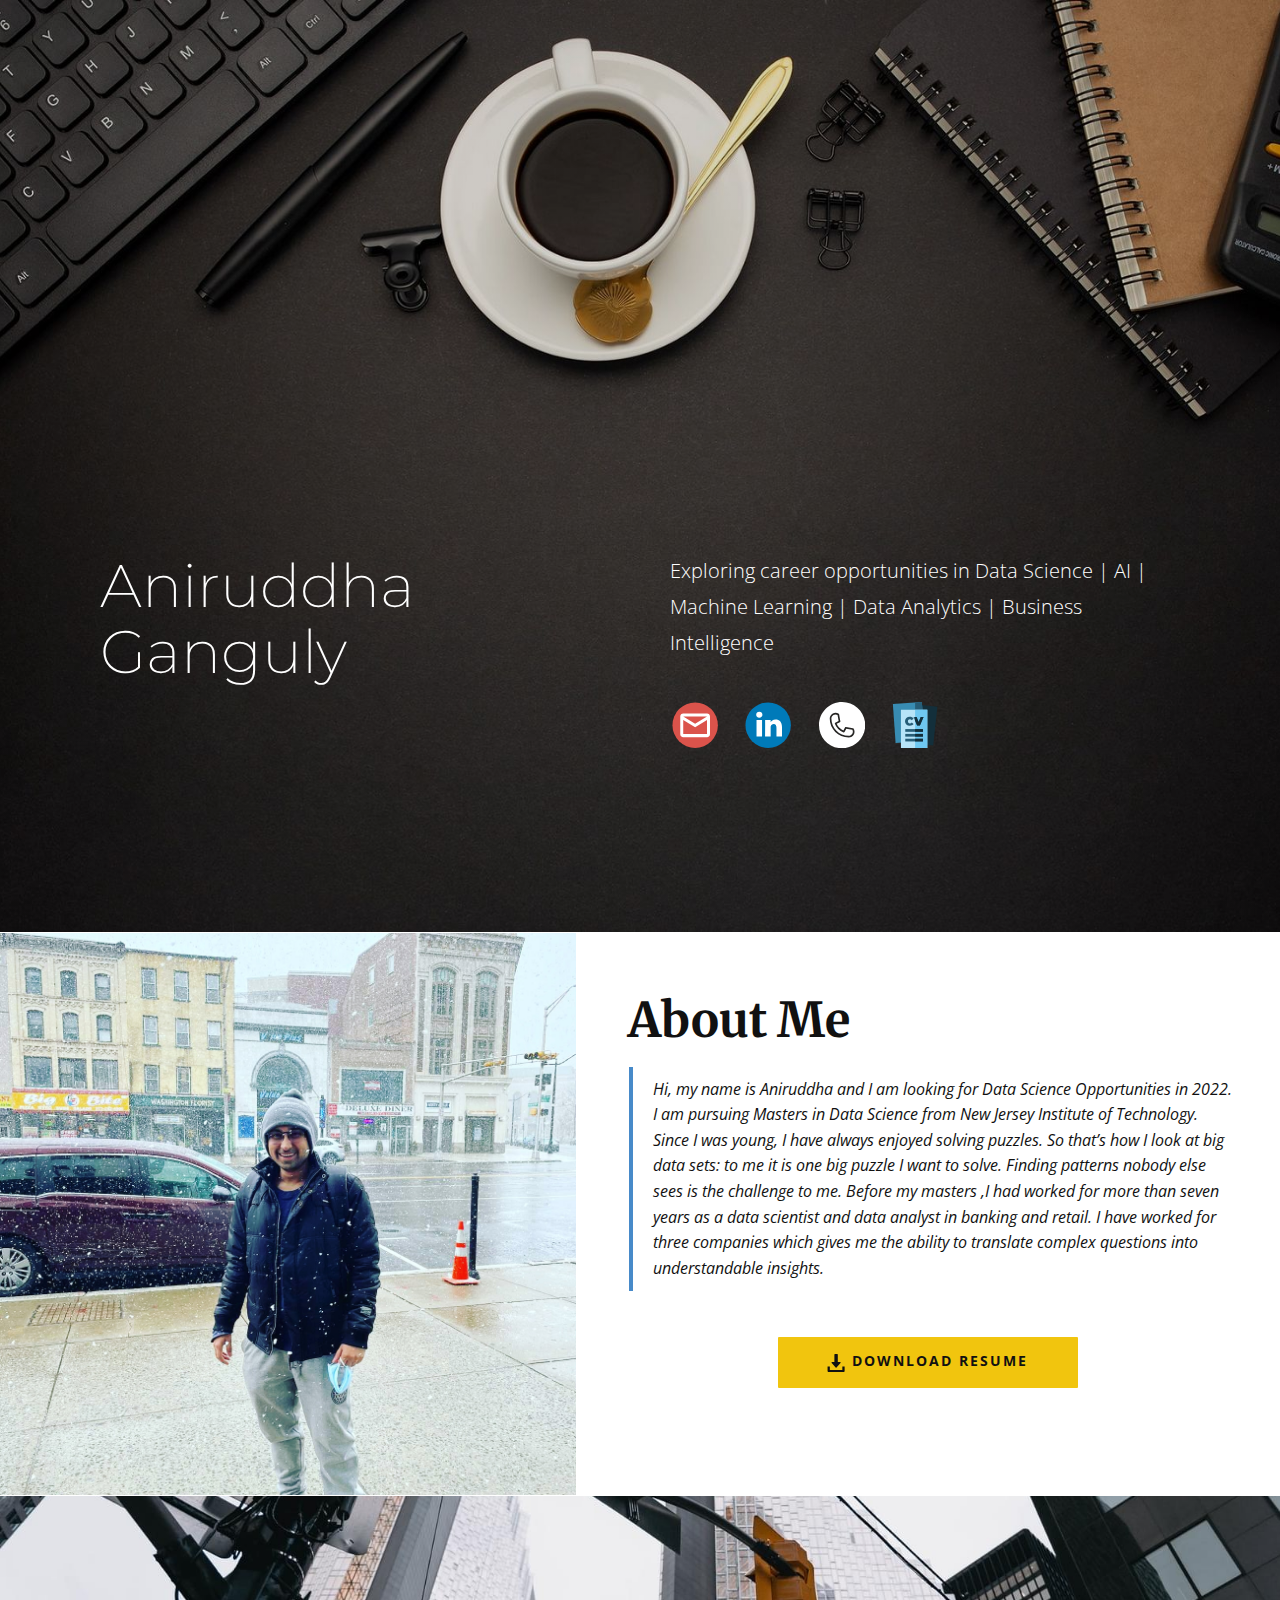
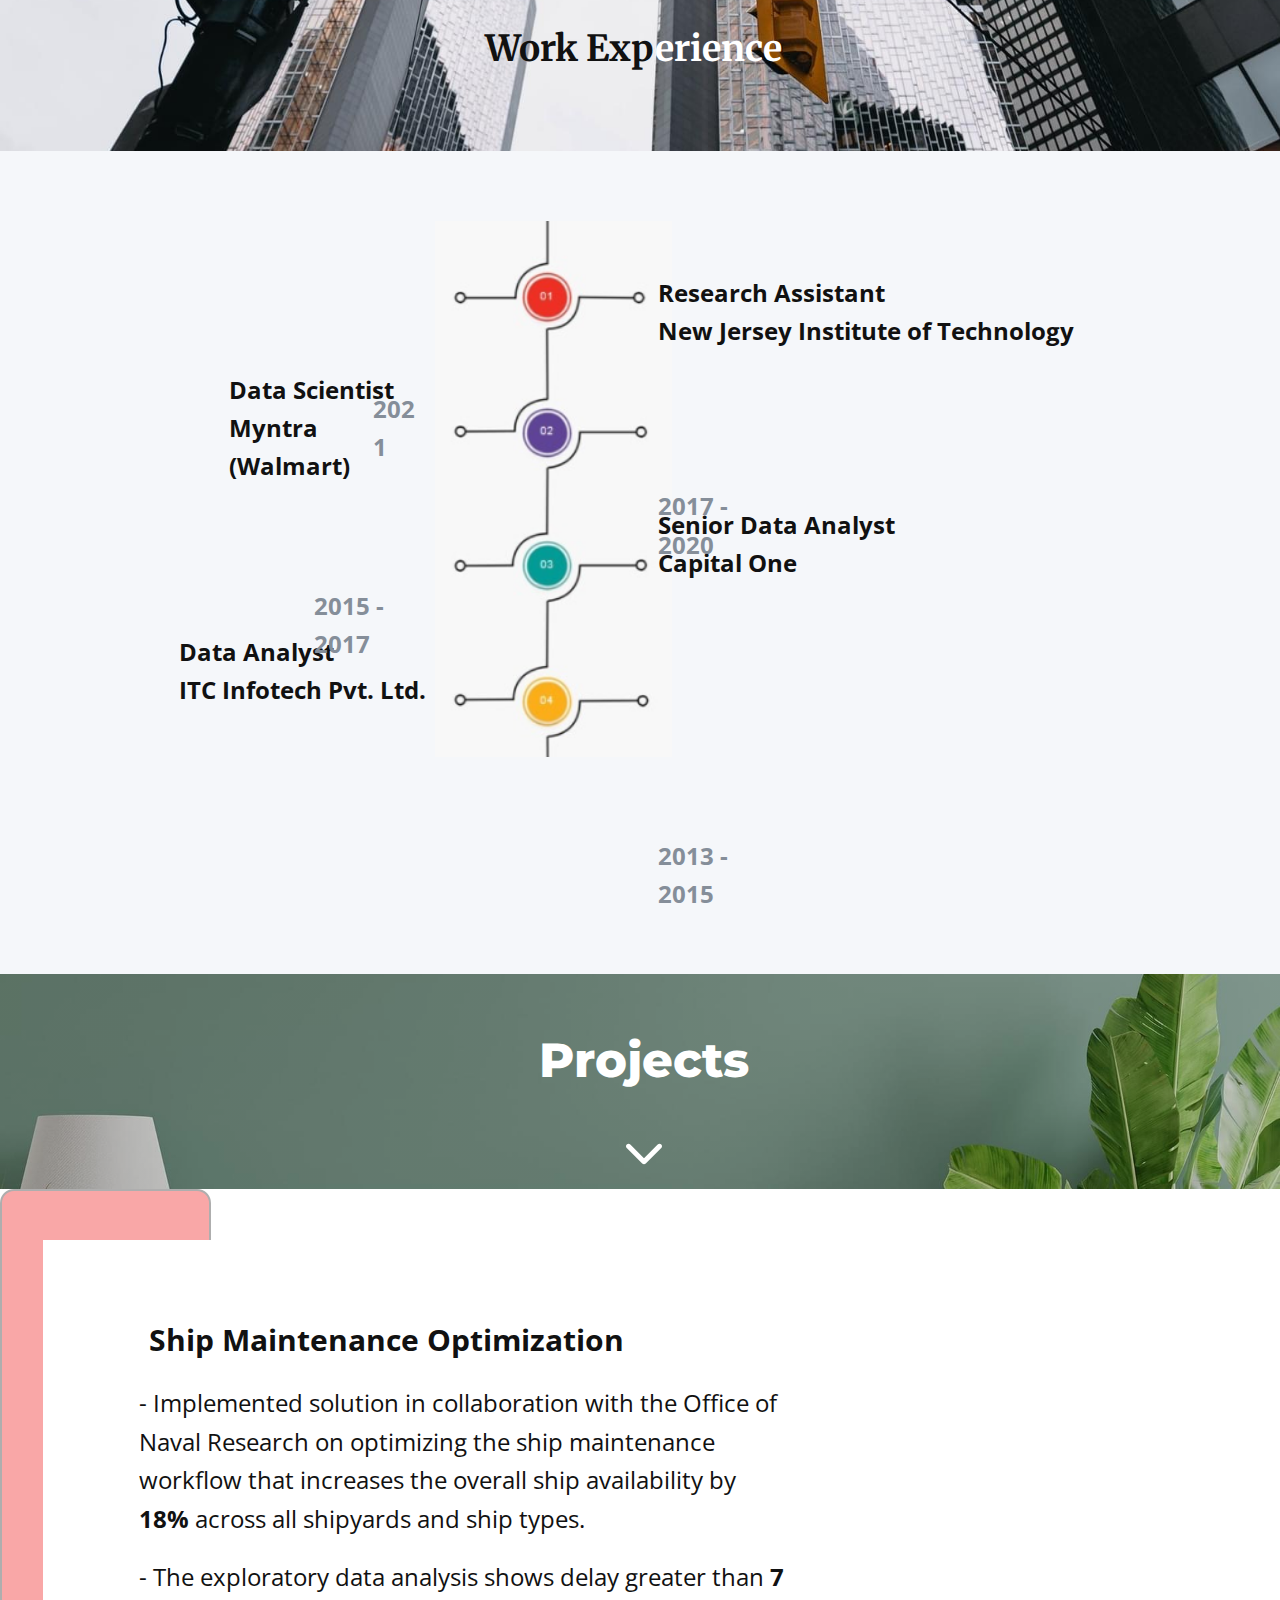
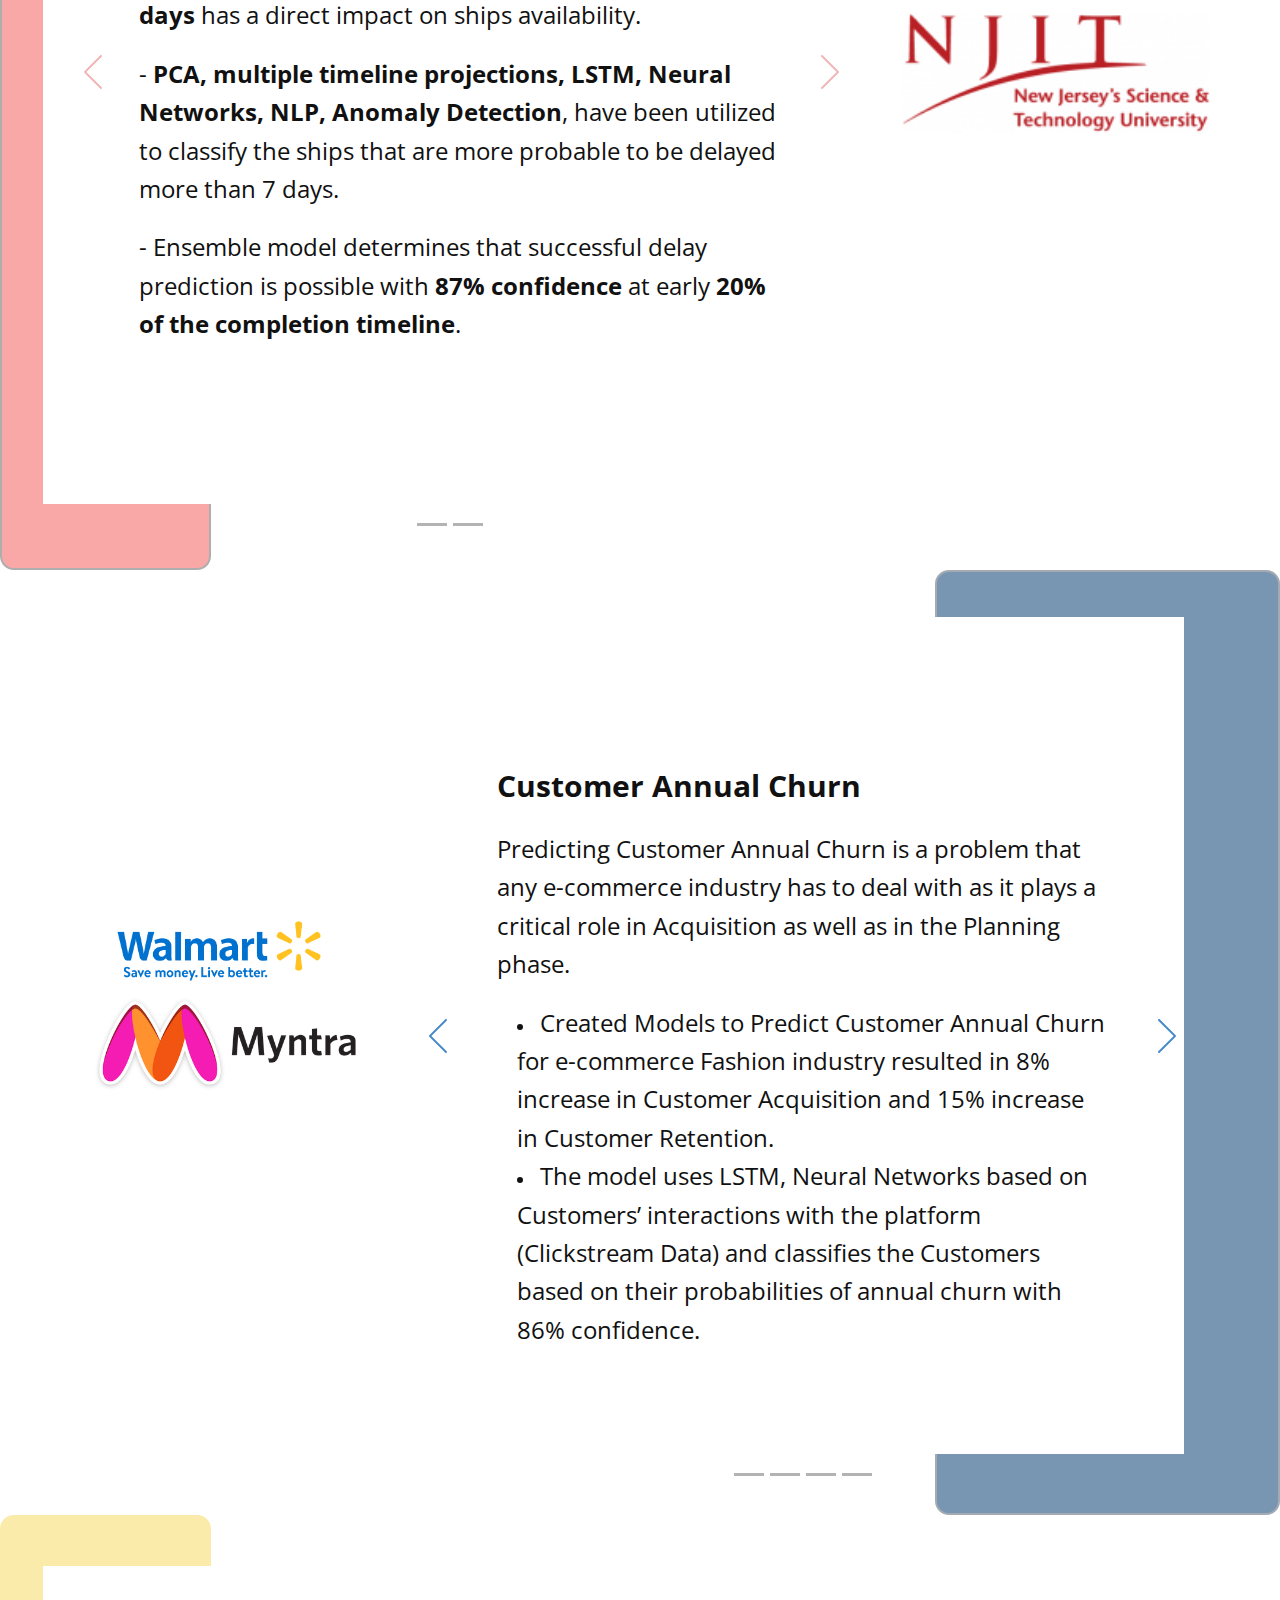
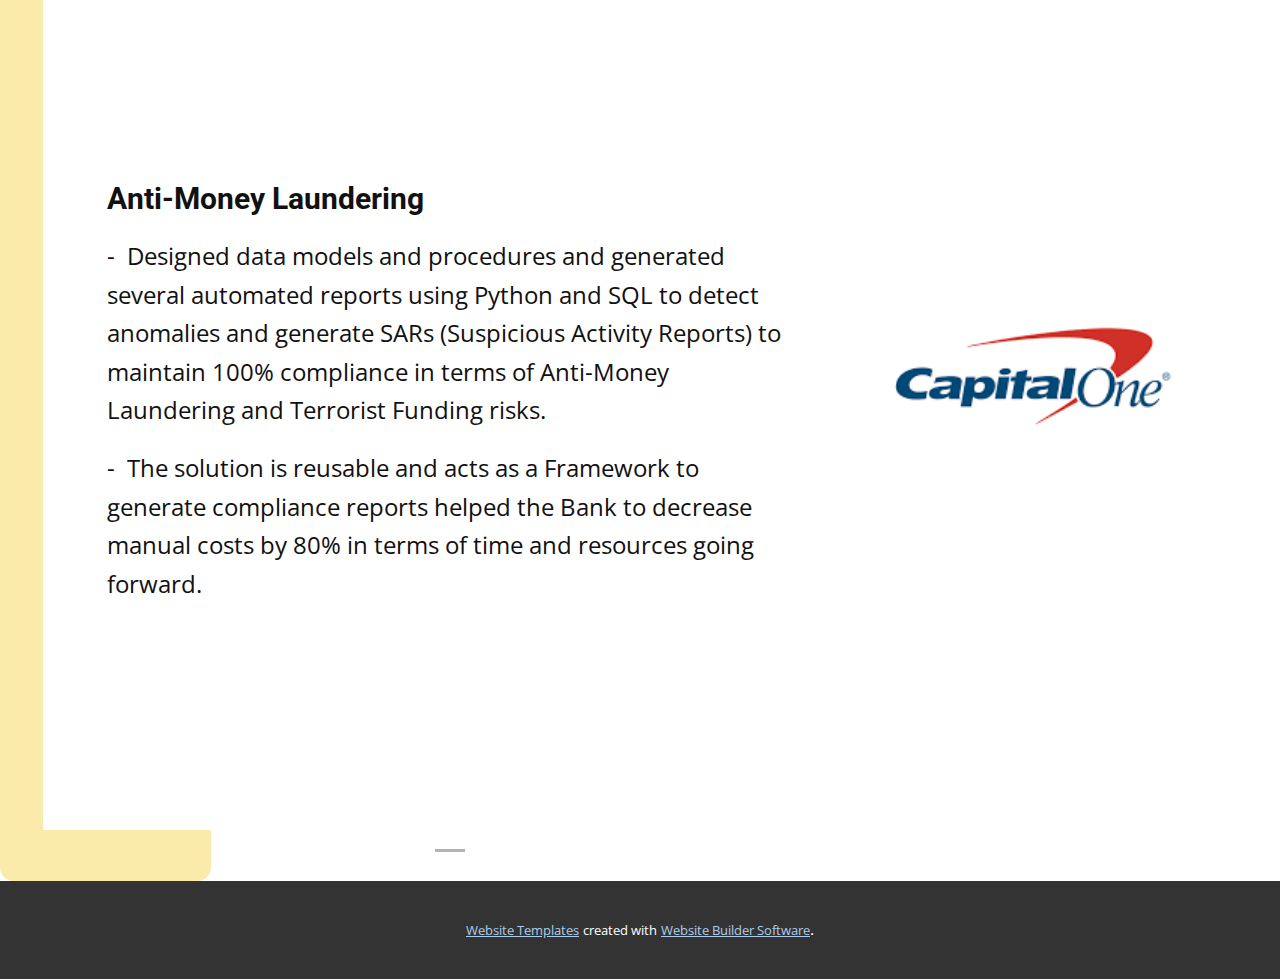
==== Aniruddha-Ganguly.html @ df632444 "Add files via upload" ====
<!DOCTYPE html>
<html style="font-size: 16px;">
  <head>
    <meta name="viewport" content="width=device-width, initial-scale=1.0">
    <meta charset="utf-8">
    <meta name="keywords" content="AniruddhaGanguly, Projects, Ship Maintenance Optimization, Automatic shipment allocations-&nbsp; Coached and managed a team of Interns to solve NP-Hard Optimization Problem to Automatic shipment allocations using Linear Programming.&nbsp; &nbsp; &nbsp; &nbsp; &nbsp; &nbsp; &nbsp; &nbsp; &nbsp; &nbsp; &nbsp; &nbsp; &nbsp; &nbsp; &nbsp; &nbsp;&nbsp;- &nbsp;The project developed by the team decreases the delivery failure rate caused by misplacement and performance by 11%., Automatic shipment allocations, Anti-Money Laundering">
    <meta name="description" content="">
    <meta name="page_type" content="np-template-header-footer-from-plugin">
    <title>Aniruddha Ganguly</title>
    <link rel="stylesheet" href="nicepage.css" media="screen">
<link rel="stylesheet" href="Aniruddha-Ganguly.css" media="screen">
    <script class="u-script" type="text/javascript" src="jquery.js" defer=""></script>
    <script class="u-script" type="text/javascript" src="nicepage.js" defer=""></script>
    <meta name="generator" content="Nicepage 3.29.1, nicepage.com">
    <link id="u-theme-google-font" rel="stylesheet" href="https://fonts.googleapis.com/css?family=Roboto:100,100i,300,300i,400,400i,500,500i,700,700i,900,900i|Open+Sans:300,300i,400,400i,600,600i,700,700i,800,800i">
    <link id="u-page-google-font" rel="stylesheet" href="https://fonts.googleapis.com/css?family=Montserrat:100,100i,200,200i,300,300i,400,400i,500,500i,600,600i,700,700i,800,800i,900,900i|Merriweather:300,300i,400,400i,700,700i,900,900i">
    
    
    
    
    
    
    
    
    
    <script type="application/ld+json">{
		"@context": "http://schema.org",
		"@type": "Organization",
		"name": ""
}</script>
    <meta name="theme-color" content="#478ac9">
    <meta property="og:title" content="Aniruddha Ganguly">
    <meta property="og:type" content="website">
  </head>
  <body class="u-body">
    <section class="u-align-left u-clearfix u-image u-shading u-section-1" id="carousel_324c" data-image-width="1980" data-image-height="1320">
      <div class="u-clearfix u-sheet u-sheet-1">
        <div class="u-clearfix u-expanded-width u-layout-wrap u-layout-wrap-1">
          <div class="u-layout">
            <div class="u-layout-row">
              <div class="u-container-style u-layout-cell u-left-cell u-size-30 u-layout-cell-1">
                <div class="u-container-layout u-container-layout-1">
                  <h1 class="u-custom-font u-font-montserrat u-text u-text-body-alt-color u-text-1">Aniruddha<br>Ganguly
                  </h1>
                </div>
              </div>
              <div class="u-container-style u-layout-cell u-right-cell u-size-30 u-layout-cell-2">
                <div class="u-container-layout u-valign-top u-container-layout-2">
                  <p class="u-text u-text-body-alt-color u-text-2">Exploring career opportunities in Data Science | AI | Machine Learning | Data Analytics | Business Intelligence</p>
                  <div class="u-social-icons u-spacing-27 u-social-icons-1">
                    <a class="u-social-url" target="_blank" title="Email" href="mailto:emailtoaniruddhaganguly@gmail.com"><span class="u-icon u-social-email u-social-icon u-icon-1"><svg class="u-svg-link" preserveAspectRatio="xMidYMin slice" viewBox="0 0 112 112" style=""><use xmlns:xlink="http://www.w3.org/1999/xlink" xlink:href="#svg-55a6"></use></svg><svg class="u-svg-content" viewBox="0 0 112 112" x="0" y="0" id="svg-55a6"><circle fill="currentColor" cx="56.1" cy="56.1" r="55"></circle><path id="path3864" fill="#FFFFFF" d="M27.2,28h57.6c4,0,7.2,3.2,7.2,7.2l0,0v42.7c0,3.9-3.2,7.2-7.2,7.2l0,0H27.2
	c-4,0-7.2-3.2-7.2-7.2V35.2C20,31.1,23.2,28,27.2,28 M56,52.9l28.8-17.8H27.2L56,52.9 M27.2,77.7h57.6V43.5L56,61.3L27.2,43.5V77.7z
	"></path></svg></span>
                    </a>
                    <a class="u-social-url" target="_blank" title="LinkedIn" href="https://www.linkedin.com/in/aniruddha-ganguly-59091483/"><span class="u-icon u-social-icon u-social-linkedin u-icon-2"><svg class="u-svg-link" preserveAspectRatio="xMidYMin slice" viewBox="0 0 112 112" style=""><use xmlns:xlink="http://www.w3.org/1999/xlink" xlink:href="#svg-b753"></use></svg><svg class="u-svg-content" viewBox="0 0 112 112" x="0" y="0" id="svg-b753"><circle fill="currentColor" cx="56.1" cy="56.1" r="55"></circle><path fill="#FFFFFF" d="M41.3,83.7H27.9V43.4h13.4V83.7z M34.6,37.9L34.6,37.9c-4.6,0-7.5-3.1-7.5-7c0-4,3-7,7.6-7s7.4,3,7.5,7
            C42.2,34.8,39.2,37.9,34.6,37.9z M89.6,83.7H76.2V62.2c0-5.4-1.9-9.1-6.8-9.1c-3.7,0-5.9,2.5-6.9,4.9c-0.4,0.9-0.4,2.1-0.4,3.3v22.5
            H48.7c0,0,0.2-36.5,0-40.3h13.4v5.7c1.8-2.7,5-6.7,12.1-6.7c8.8,0,15.4,5.8,15.4,18.1V83.7z"></path></svg></span>
                    </a>
                    <a class="u-social-url" target="_blank" title="Custom" href="tel:8623399717"><span class="u-icon u-social-custom u-social-icon u-icon-3"><svg class="u-svg-link" preserveAspectRatio="xMidYMin slice" viewBox="0 0 448 448" style=""><use xmlns:xlink="http://www.w3.org/1999/xlink" xlink:href="#svg-283b"></use></svg><svg class="u-svg-content" viewBox="0 0 448 448" id="svg-283b"><path d="m264.265625 258.054688-17.128906 32.800781c-1.875 3.59375-6.136719 5.21875-9.929688 3.785156-38.675781-14.640625-69.203125-45.175781-83.832031-83.855469-1.433594-3.792968.191406-8.054687 3.785156-9.929687l32.800782-17.121094-10.34375-58.605469c-12.386719-6.972656-27.542969-6.84375-39.8125.332032-12.269532 7.175781-19.808594 20.324218-19.804688 34.539062.105469 92.738281 75.261719 167.894531 168 168 14.207031 0 27.351562-7.535156 34.527344-19.800781 7.175781-12.261719 7.308594-27.414063.34375-39.800781zm0 0"></path><path d="m224 0c-123.710938 0-224 100.289062-224 224s100.289062 224 224 224 224-100.289062 224-224c-.140625-123.652344-100.347656-223.859375-224-224zm64 344c-101.574219-.113281-183.886719-82.425781-184-184 .003906-20.710938 11.4375-39.730469 29.726562-49.449219 18.292969-9.714843 40.453126-8.542969 57.617188 3.050781 1.796875 1.210938 3.023438 3.101563 3.398438 5.238282l12 67.894531c.605468 3.4375-1.082032 6.867187-4.175782 8.480469l-31.519531 16.464844c12.890625 29.140624 36.171875 52.433593 65.304687 65.335937l16.449219-31.558594c1.613281-3.09375 5.042969-4.78125 8.480469-4.175781l67.902344 12c2.132812.375 4.019531 1.597656 5.230468 3.390625 11.585938 17.164063 12.753907 39.324219 3.035157 57.609375-9.722657 18.289062-28.738281 29.71875-49.449219 29.71875zm0 0"></path></svg></span>
                    </a>
                    <a class="u-social-url" target="_blank" title="Custom" href="files/Resume_Aniruddha_Ganguly.pdf"><span class="u-icon u-social-custom u-social-icon u-icon-4"><svg class="u-svg-link" preserveAspectRatio="xMidYMin slice" viewBox="0 0 512.003 512.003" style=""><use xmlns:xlink="http://www.w3.org/1999/xlink" xlink:href="#svg-5f34"></use></svg><svg class="u-svg-content" viewBox="0 0 512.003 512.003" x="0px" y="0px" id="svg-5f34" style="enable-background:new 0 0 512.003 512.003;"><rect x="103.126" y="89.013" transform="matrix(-0.1071 0.9942 -0.9942 -0.1071 602.0192 -40.5702)" style="fill:#132F3B;" width="432.202" height="322.06"></rect><rect x="24.281" y="10.773" transform="matrix(-0.9975 0.0701 -0.0701 -0.9975 386.0391 440.1602)" style="fill:#388CB2;" width="322.03" height="432.162"></rect><polygon style="fill:#265D77;" points="255.732,438.527 361.1,431.118 330.783,0 255.732,5.278 "></polygon><path style="fill:#B7E4F8;" d="M98.869,512h292.025V85.037H98.869V512z"></path><rect x="255.732" y="85.037" style="fill:#6FC8F1;" width="135.164" height="426.966"></rect><g><rect x="146.987" y="299.878" style="fill:#265D77;" width="195.796" height="30.021"></rect><rect x="146.987" y="353.275" style="fill:#265D77;" width="195.796" height="30.021"></rect><rect x="146.987" y="406.672" style="fill:#265D77;" width="195.796" height="30.021"></rect>
</g><g><rect x="255.732" y="299.878" style="fill:#132F3B;" width="87.047" height="30.021"></rect><rect x="255.732" y="406.672" style="fill:#132F3B;" width="87.047" height="30.021"></rect><rect x="255.732" y="353.275" style="fill:#132F3B;" width="87.047" height="30.021"></rect>
</g><g><path style="fill:#265D77;" d="M143.957,213.427c0-29.044,22.289-49.442,52.684-49.442c18.508,0,33.097,6.755,42.418,18.912   l-20.128,17.966c-5.539-7.025-12.157-11.078-20.668-11.078c-13.238,0-22.154,9.186-22.154,23.64s8.916,23.64,22.154,23.64   c8.511,0,15.13-4.053,20.668-11.078l20.128,17.966c-9.321,12.157-23.911,18.912-42.418,18.912   C166.246,262.869,143.957,242.471,143.957,213.427z"></path><path style="fill:#265D77;" d="M349.293,166.146l-39.986,94.562h-31.341l-39.987-94.562h34.312l22.56,55.251l23.101-55.251H349.293   z"></path>
</g><polygon style="fill:#132F3B;" points="317.953,166.146 294.853,221.398 272.293,166.146 255.732,166.146 255.732,208.127   277.967,260.708 309.308,260.708 349.293,166.146 "></polygon></svg></span>
                    </a>
                  </div>
                </div>
              </div>
            </div>
          </div>
        </div>
      </div>
    </section>
    <section class="u-clearfix u-valign-middle u-section-2" id="carousel_8d1f">
      <div class="u-clearfix u-expanded-width u-layout-wrap u-layout-wrap-1">
        <div class="u-layout">
          <div class="u-layout-row">
            <div class="u-align-left u-container-style u-image u-layout-cell u-shape-rectangle u-size-27 u-image-1" data-image-width="1170" data-image-height="1170">
              <div class="u-container-layout u-container-layout-1"></div>
            </div>
            <div class="u-container-style u-layout-cell u-shape-rectangle u-size-33 u-layout-cell-2">
              <div class="u-container-layout u-container-layout-2">
                <h3 class="u-custom-font u-font-merriweather u-text u-text-1">About Me</h3>
                <blockquote class="u-text u-text-2">Hi, my name is Aniruddha and I am looking for Data Science Opportunities in 2022. I am pursuing Masters in Data Science from New Jersey Institute of Technology. Since I was young, I have always enjoyed solving puzzles. So that’s how I look at big data sets: to me it is one big puzzle I want to solve. Finding patterns nobody else sees is the challenge to me. Before my masters ,I had worked for&nbsp;more than seven years&nbsp;as a data scientist and data analyst in banking and retail. I have worked for three companies which gives me the ability to translate complex questions into understandable insights.</blockquote>
                <a href="files/Resume_Aniruddha_Ganguly.pdf" class="u-btn u-btn-round u-button-style u-file-link u-hover-palette-2-base u-palette-3-base u-radius-1 u-btn-1"><span class="u-icon u-icon-1"><svg class="u-svg-content" viewBox="0 0 512 512" x="0px" y="0px" style="width: 1em; height: 1em;"><path d="M382.56,233.376C379.968,227.648,374.272,224,368,224h-64V16c0-8.832-7.168-16-16-16h-64c-8.832,0-16,7.168-16,16v208h-64    c-6.272,0-11.968,3.68-14.56,9.376c-2.624,5.728-1.6,12.416,2.528,17.152l112,128c3.04,3.488,7.424,5.472,12.032,5.472    c4.608,0,8.992-2.016,12.032-5.472l112-128C384.192,245.824,385.152,239.104,382.56,233.376z"></path><path d="M432,352v96H80v-96H16v128c0,17.696,14.336,32,32,32h416c17.696,0,32-14.304,32-32V352H432z"></path></svg><img></span>&nbsp;Download Resume
                </a>
              </div>
            </div>
          </div>
        </div>
      </div>
    </section>
    <section class="u-clearfix u-grey-5 u-valign-middle-sm u-valign-middle-xs u-section-3" id="carousel_cc48">
      <img class="u-absolute-hcenter-xs u-expanded u-image u-image-default" src="images/pexels-photo-9714546.jpeg" alt="" data-image-width="1620" data-image-height="1080">
      <h3 class="u-custom-font u-font-merriweather u-text u-text-1">Work Exp<span class="u-text-body-alt-color">erience</span>
      </h3>
    </section>
    <section class="u-clearfix u-hidden-md u-hidden-sm u-hidden-xs u-palette-5-light-3 u-section-4" id="sec-570a">
      <div class="u-clearfix u-sheet u-sheet-1">
        <div class="u-container-style u-expanded-width-xs u-group u-group-1">
          <div class="u-container-layout u-container-layout-1">
            <img class="u-image u-image-default u-image-1" src="images/ScreenShot2021-11-01at12.39.19AM.png" alt="" data-image-width="188" data-image-height="527">
            <p class="u-large-text u-text u-text-variant u-text-1"><b>Data Analyst<br>ITC Infotech Pvt. Ltd.</b>
            </p>
            <p class="u-large-text u-text u-text-variant u-text-2"><b>Senior Data Analyst<br>Capit​al One</b>
            </p>
            <p class="u-large-text u-text u-text-variant u-text-3"><b>Data Scientist<br>Myntra (Walmart)</b>
            </p>
            <p class="u-large-text u-text u-text-variant u-text-4"><b>Research Assistant<br>New Jersey Institute of Technology</b>
            </p>
            <p class="u-large-text u-text u-text-palette-5-dark-1 u-text-variant u-text-5"><b>2015 - 2017</b>
            </p>
            <p class="u-large-text u-text u-text-palette-5-dark-1 u-text-variant u-text-6"><b>2017 - 2020</b>
            </p>
            <p class="u-large-text u-text u-text-palette-5-dark-1 u-text-variant u-text-7"><b>2021</b>
            </p>
            <p class="u-large-text u-text u-text-palette-5-dark-1 u-text-variant u-text-8"><b>2013 - 2015</b>
            </p>
          </div>
        </div>
      </div>
    </section>
    <section class="u-align-center u-clearfix u-image u-shading u-valign-middle-md u-valign-middle-sm u-valign-middle-xs u-section-5" id="carousel_3712" data-image-width="1920" data-image-height="1035">
      <div class="u-clearfix u-sheet u-sheet-1">
        <h1 class="u-custom-font u-font-montserrat u-text u-text-body-alt-color u-text-1">
          <span class="u-text-white">Projects</span>
          <br>
        </h1><span class="u-icon u-icon-circle u-text-white u-icon-1"><svg class="u-svg-link" preserveAspectRatio="xMidYMin slice" viewBox="0 0 451.847 451.847" style=""><use xmlns:xlink="http://www.w3.org/1999/xlink" xlink:href="#svg-6ce7"></use></svg><svg class="u-svg-content" viewBox="0 0 451.847 451.847" x="0px" y="0px" id="svg-6ce7" style="enable-background:new 0 0 451.847 451.847;"><g><path d="M225.923,354.706c-8.098,0-16.195-3.092-22.369-9.263L9.27,151.157c-12.359-12.359-12.359-32.397,0-44.751   c12.354-12.354,32.388-12.354,44.748,0l171.905,171.915l171.906-171.909c12.359-12.354,32.391-12.354,44.744,0   c12.365,12.354,12.365,32.392,0,44.751L248.292,345.449C242.115,351.621,234.018,354.706,225.923,354.706z"></path>
</g></svg></span>
      </div>
    </section>
    <section class="u-clearfix u-section-6" id="carousel_d6d5">
      <div class="u-align-left u-border-2 u-border-grey-90 u-custom-color-1 u-expanded-height-lg u-expanded-height-md u-expanded-height-xl u-left-0 u-opacity u-opacity-35 u-radius-14 u-shape u-shape-round u-shape-1"></div>
      <div id="carousel-8ef9" data-interval="5000" data-u-ride="carousel" class="u-carousel u-slider u-slider-1">
        <ol class="u-absolute-hcenter u-carousel-indicators u-carousel-indicators-1">
          <li data-u-target="#carousel-8ef9" class="u-active u-grey-30" data-u-slide-to="0"></li>
          <li data-u-target="#carousel-8ef9" class="u-grey-30" data-u-slide-to="1"></li>
        </ol>
        <div class="u-carousel-inner" role="listbox">
          <div class="u-active u-carousel-item u-container-style u-slide u-white u-carousel-item-1">
            <div class="u-container-layout u-valign-middle-lg u-valign-middle-md u-valign-middle-sm u-valign-middle-xs u-container-layout-1">
              <div class="fr-view u-align-left u-clearfix u-rich-text u-text u-text-1">
                <p>
                  <span style="font-size: 1.5rem;">&nbsp;</span>
                  <span style="font-size: 1.875rem;">
                    <span style="font-weight: 700;">Ship Maintenance Optimization</span>
                  </span>
                </p>
                <p>
                  <span style="font-size: 1.5rem;">- Implemented solution in collaboration with the Office of Naval Research on optimizing the ship maintenance workflow that increases the overall ship availability by <span style="font-weight: 700;">18%&nbsp;</span>across all shipyards and ship types.
                  </span>
                </p>
                <p>
                  <span style="font-size: 1.5rem;">- The exploratory data analysis shows delay greater than <span style="font-weight: 700;">7 days</span> has a direct impact on ships availability.
                  </span>
                </p>
                <p>
                  <span style="font-size: 1.5rem;">- <span style="font-weight: 700;">PCA, multiple timeline projections, LSTM, Neural Networks, NLP, Anomaly Detection</span>, have been utilized to&nbsp;classify the ships that are more probable to be delayed more than 7 days.
                  </span>
                </p>
                <p>
                  <span style="font-size: 1.5rem;">- Ensemble model determines that successful delay prediction is possible with <span style="font-weight: 700;">87% confidence&nbsp;</span>at early <span style="font-weight: 700;">20% of the completion timeline</span>.
                  </span>
                </p>
              </div>
            </div>
          </div>
          <div class="u-carousel-item u-container-style u-slide u-white u-carousel-item-2">
            <div class="u-container-layout u-container-layout-2">
              <div class="fr-view u-align-left u-clearfix u-rich-text u-text u-text-2">
                <p>
                  <br>
                </p>
                <p>
                  <span style="font-weight: 700; font-size: 1.875rem;">Intangible Assets Quantification</span>&nbsp; &nbsp; &nbsp; &nbsp; &nbsp; &nbsp; &nbsp; &nbsp; &nbsp; &nbsp; &nbsp; &nbsp; &nbsp; &nbsp; &nbsp;
                </p>
                <p>
                  <span style="font-size: 1.5rem;">- &nbsp;Prepared models using TFIDF, n-grams, Neural Networks, Google’s BERT, Context Analysis that quantify the intangible asset from public Financial Reports with 98% confidence. &nbsp; &nbsp; &nbsp; &nbsp; &nbsp; &nbsp; &nbsp; &nbsp; &nbsp; &nbsp; &nbsp; &nbsp; &nbsp; &nbsp;</span>
                </p>
                <p>
                  <span style="font-size: 1.5rem;">&nbsp;- &nbsp;The solution uses BeutifulSoup, regex to scrape from the Financial Reports (10-K,8-K, etc.) filed by companies on SEC website.<br>
                  </span>
                </p>
                <p>
                  <span style="font-size: 1.5rem;">- &nbsp;Keywords clustering process generates quantifiable scores based on context related to intangible investments.&nbsp;</span>
                </p>
                <p>
                  <span style="font-size: 1.5rem;">- &nbsp;Topic Modeling and Trend Analysis shows important changes in Intangible Investments over the years having almost 23% impact on the stock price changes.</span>
                </p>
              </div>
            </div>
          </div>
        </div>
        <a class="u-absolute-vcenter u-carousel-control u-carousel-control-prev u-icon-circle u-text-palette-2-light-2 u-carousel-control-1" href="#carousel-8ef9" role="button" data-u-slide="prev">
          <span aria-hidden="true">
            <svg viewBox="0 0 477.175 477.175"><path d="M145.188,238.575l215.5-215.5c5.3-5.3,5.3-13.8,0-19.1s-13.8-5.3-19.1,0l-225.1,225.1c-5.3,5.3-5.3,13.8,0,19.1l225.1,225
                    c2.6,2.6,6.1,4,9.5,4s6.9-1.3,9.5-4c5.3-5.3,5.3-13.8,0-19.1L145.188,238.575z"></path></svg>
          </span>
          <span class="sr-only">Previous</span>
        </a>
        <a class="u-absolute-vcenter u-carousel-control u-carousel-control-next u-icon-circle u-text-palette-2-light-2 u-carousel-control-2" href="#carousel-8ef9" role="button" data-u-slide="next">
          <span aria-hidden="true">
            <svg viewBox="0 0 477.175 477.175"><path d="M360.731,229.075l-225.1-225.1c-5.3-5.3-13.8-5.3-19.1,0s-5.3,13.8,0,19.1l215.5,215.5l-215.5,215.5
                    c-5.3,5.3-5.3,13.8,0,19.1c2.6,2.6,6.1,4,9.5,4c3.4,0,6.9-1.3,9.5-4l225.1-225.1C365.931,242.875,365.931,234.275,360.731,229.075z"></path></svg>
          </span>
          <span class="sr-only">Next</span>
        </a>
      </div>
      <img class="u-image u-image-default u-preserve-proportions u-image-1" src="images/njit_logo_new.png" alt="" data-image-width="195" data-image-height="195">
    </section>
    <section class="u-clearfix u-section-7" id="carousel_39b1">
      <div class="u-align-left u-border-2 u-border-palette-5-dark-1 u-expanded-height u-hidden-md u-hidden-sm u-hidden-xs u-left-0 u-opacity u-opacity-75 u-palette-1-dark-1 u-radius-14 u-shape u-shape-round u-shape-1"></div>
      <div id="carousel-3c23" data-interval="5000" data-u-ride="carousel" class="u-carousel u-slider u-slider-1">
        <ol class="u-absolute-hcenter u-carousel-indicators u-carousel-indicators-1">
          <li data-u-target="#carousel-3c23" class="u-active u-grey-30" data-u-slide-to="0"></li>
          <li data-u-target="#carousel-3c23" class="u-grey-30" data-u-slide-to="1"></li>
          <li data-u-target="#carousel-3c23" class="u-grey-30" data-u-slide-to="2"></li>
          <li data-u-target="#carousel-3c23" class="u-grey-30" data-u-slide-to="3"></li>
        </ol>
        <div class="u-carousel-inner" role="listbox">
          <div class="u-active u-align-left u-carousel-item u-container-style u-slide u-white u-carousel-item-1">
            <div class="u-container-layout u-valign-middle-lg u-valign-middle-md u-valign-middle-sm u-valign-middle-xs u-container-layout-1">
              <div class="fr-view u-clearfix u-rich-text u-text u-text-1">
                <p>&nbsp; &nbsp; &nbsp; &nbsp; &nbsp; &nbsp; &nbsp; &nbsp; &nbsp; &nbsp; &nbsp; &nbsp; &nbsp; &nbsp; &nbsp; &nbsp; &nbsp; &nbsp; &nbsp; &nbsp; &nbsp; &nbsp; &nbsp; &nbsp;</p>
                <p>
                  <span style="font-weight: 700; font-size: 1.875rem;">Customer Annual Churn</span>
                </p>
                <p>
                  <span style="font-size: 1.5rem;">Predicting Customer Annual Churn is a problem that any e-commerce industry has to deal with as it plays a critical role in Acquisition as well as in the Planning phase.</span>
                </p>
                <ul>
                  <li>
                    <span style="font-size: 1.5rem;">Created Models to Predict Customer Annual Churn for e-commerce Fashion industry resulted in 8% increase in Customer Acquisition and 15% increase in Customer Retention. &nbsp; &nbsp; &nbsp; &nbsp; &nbsp; &nbsp; &nbsp;&nbsp;</span>
                  </li>
                  <li>
                    <span style="font-size: 1.5rem;">The model uses LSTM, Neural Networks based on Customers’ interactions with the platform (Clickstream Data) and classifies the Customers based on their probabilities of annual churn with 86% confidence.</span>
                  </li>
                </ul>
              </div>
            </div>
          </div>
          <div class="u-carousel-item u-container-style u-slide u-white u-carousel-item-2">
            <div class="u-container-layout u-container-layout-2">
              <div class="fr-view u-align-left u-clearfix u-rich-text u-text u-text-2">
                <p>&nbsp; &nbsp; &nbsp; &nbsp; &nbsp; &nbsp; &nbsp; &nbsp; &nbsp; &nbsp; &nbsp; &nbsp; &nbsp; &nbsp; &nbsp; &nbsp; &nbsp; &nbsp; &nbsp; &nbsp; &nbsp; &nbsp; &nbsp; &nbsp;</p>
                <h3>
                  <span style="font-weight: 700;">Size &amp; Fit Recommendation</span>
                </h3>
                <p>
                  <span style="font-size: 1.5rem;">Size-Fit Recommendation Engine and Virtual Fit Assistant is the key to solve the multi-folded size and fit problem in Online Fashion Industry.</span>
                </p>
                <p>
                  <span style="font-size: 1.5rem;">- &nbsp;Designed Recommendation Engine and Virtual Fit Assistant for Online Fashion Industry using Collaborative filtering, Matrix Factorization, Neural Networks, and multiclass classification models.</span>
                </p>
                <div style="background-color: rgb(100.000000%, 100.000000%, 100.000000%);">
                  <span style="font-size: 1.5rem;">- &nbsp;The recommendation engine generates recommendations for Customers as well as Products resulting in a 5% &nbsp; &nbsp; &nbsp; &nbsp; &nbsp; &nbsp; &nbsp; &nbsp; &nbsp; &nbsp; &nbsp; &nbsp; &nbsp; &nbsp; &nbsp;&nbsp;</span>
                  <p>
                    <span style="font-size: 1.5rem;">decrease in Returns caused by Size and Fit issues.</span>
                  </p>
                  <p>
                    <span style="font-size: 1.5rem;">- &nbsp;Built Dashboards for AB Testing and to keep track of the impact.</span>
                  </p>
                </div>
              </div>
            </div>
          </div>
          <div class="u-carousel-item u-container-style u-slide u-white u-carousel-item-3">
            <div class="u-container-layout u-container-layout-3">
              <div class="fr-view u-align-left u-clearfix u-rich-text u-text u-text-3">
                <p>
                  <span style="font-size: 1.5rem;">&nbsp; &nbsp; &nbsp; &nbsp; &nbsp; &nbsp; &nbsp; &nbsp; &nbsp; &nbsp; &nbsp; &nbsp; &nbsp; &nbsp; &nbsp; &nbsp; &nbsp; &nbsp; &nbsp; &nbsp; &nbsp; &nbsp; &nbsp;&nbsp;</span>
                </p>
                <h3>
                  <span style="font-size: 1.875rem;">
                    <span style="font-weight: 700;">Monkey Typed Address Classification</span>
                  </span>
                </h3>
                <p>
                  <span style="font-size: 1.5rem;">Monkey Typed Addresses are the randomly typed alphanumeric addresses typed by Users in the address fields which leads to a low success rate in e-commerce deliveries. This is also considered a type of fraud in some cases.</span>
                </p>
                <p>
                  <br>
                </p>
                <p>
                  <span style="font-size: 1.5rem;">- Developed Classification Models using Natural Language Processing (NLP), TFIDF, N-grams, BERT to segregate Monkey Typed Addresses (Randomly Typed by Users) that increase the monthly success rates in terms of deliverability by 6%.</span>
                </p>
                <p>
                  <br>
                </p>
              </div>
            </div>
          </div>
          <div class="u-carousel-item u-container-style u-slide u-white u-carousel-item-4">
            <div class="u-container-layout u-valign-middle-lg u-valign-middle-md u-valign-middle-sm u-valign-middle-xs u-container-layout-4">
              <div class="fr-view u-clearfix u-rich-text u-text u-text-4">
                <h1 style="text-align: left;">
                  <p>&nbsp; &nbsp; &nbsp; &nbsp; &nbsp; &nbsp;</p>
                  <div style="background-color: rgb(100.000000%, 100.000000%, 100.000000%);">
                    <h2>
                      <span style="font-size: 1.875rem; font-weight: 700;">Automatic shipment allocations</span>
                    </h2>
                    <span style="font-size: 1.5rem; font-weight: 300;">-</span>
                    <span style="font-size: 1.5rem;">&nbsp; Coached and managed a team of Interns to solve NP-Hard Optimization Problem to Automatic shipment allocations using Linear Programming.</span>
                  </div>
                  <span style="font-size: 1.5rem;">- &nbsp;The project developed by the team decreases the delivery failure rate caused by misplacement and performance by 11%.</span>&nbsp; &nbsp; &nbsp; &nbsp; &nbsp; &nbsp; &nbsp; &nbsp; &nbsp; &nbsp; &nbsp; &nbsp; &nbsp; &nbsp;&nbsp;
                </h1>
                <div style="background-color: rgb(100.000000%, 100.000000%, 100.000000%);">
                  <ul style="list-style-type: none;">
                    <li>&nbsp; &nbsp; &nbsp; &nbsp; &nbsp; &nbsp; &nbsp; &nbsp;&nbsp;</li>
                  </ul>
                </div>
              </div>
            </div>
          </div>
        </div>
        <a class="u-absolute-vcenter u-carousel-control u-carousel-control-prev u-icon-circle u-text-palette-1-base u-carousel-control-1" href="#carousel-3c23" role="button" data-u-slide="prev">
          <span aria-hidden="true">
            <svg viewBox="0 0 477.175 477.175"><path d="M145.188,238.575l215.5-215.5c5.3-5.3,5.3-13.8,0-19.1s-13.8-5.3-19.1,0l-225.1,225.1c-5.3,5.3-5.3,13.8,0,19.1l225.1,225
                    c2.6,2.6,6.1,4,9.5,4s6.9-1.3,9.5-4c5.3-5.3,5.3-13.8,0-19.1L145.188,238.575z"></path></svg>
          </span>
          <span class="sr-only">Previous</span>
        </a>
        <a class="u-absolute-vcenter u-carousel-control u-carousel-control-next u-icon-circle u-text-palette-1-base u-carousel-control-2" href="#carousel-3c23" role="button" data-u-slide="next">
          <span aria-hidden="true">
            <svg viewBox="0 0 477.175 477.175"><path d="M360.731,229.075l-225.1-225.1c-5.3-5.3-13.8-5.3-19.1,0s-5.3,13.8,0,19.1l215.5,215.5l-215.5,215.5
                    c-5.3,5.3-5.3,13.8,0,19.1c2.6,2.6,6.1,4,9.5,4c3.4,0,6.9-1.3,9.5-4l225.1-225.1C365.931,242.875,365.931,234.275,360.731,229.075z"></path></svg>
          </span>
          <span class="sr-only">Next</span>
        </a>
      </div>
      <img class="u-image u-image-1" src="images/walmart_logo1.png" data-image-width="1446" data-image-height="563">
      <img class="u-image u-image-default u-image-2" src="images/Myntra_logo.png" alt="" data-image-width="519" data-image-height="192">
    </section>
    <section class="u-clearfix u-valign-middle-xl u-section-8" id="sec-1624">
      <div class="u-align-left u-expanded-height u-left-0 u-opacity u-opacity-35 u-palette-3-base u-radius-14 u-shape u-shape-round u-shape-1"></div>
      <div id="carousel-abbf" data-interval="5000" data-u-ride="carousel" class="u-carousel u-slider u-slider-1">
        <ol class="u-absolute-hcenter u-carousel-indicators u-carousel-indicators-1">
          <li data-u-target="#carousel-abbf" class="u-active u-grey-30" data-u-slide-to="0"></li>
        </ol>
        <div class="u-carousel-inner" role="listbox">
          <div class="u-active u-carousel-item u-container-style u-slide u-white u-carousel-item-1">
            <div class="u-container-layout u-container-layout-1">
              <div class="fr-view u-align-left u-clearfix u-rich-text u-text u-text-1">
                <p>
                  <span style="font-size: 1.5rem;">&nbsp; &nbsp; &nbsp; &nbsp; &nbsp; &nbsp; &nbsp; &nbsp; &nbsp; &nbsp; &nbsp; &nbsp; &nbsp; &nbsp; &nbsp; &nbsp;</span>
                </p>
                <h2>
                  <span style="font-weight: 700; font-size: 1.875rem;">Anti-Money Laundering</span>
                </h2>
                <p>
                  <span style="font-size: 1.5rem;">- &nbsp;Designed data models and procedures and generated several automated reports using Python and SQL to detect anomalies and generate SARs (Suspicious Activity Reports) to maintain 100% compliance in terms of Anti-Money Laundering and Terrorist Funding risks. &nbsp;&nbsp;</span>
                </p>
                <p>
                  <span style="font-size: 1.5rem;">- &nbsp;The solution is reusable and acts as a Framework to generate compliance reports helped the Bank to decrease manual costs by 80% in terms of time and resources going forward.</span>
                </p>
              </div>
            </div>
          </div>
        </div>
        <a class="u-absolute-vcenter-lg u-absolute-vcenter-md u-absolute-vcenter-sm u-absolute-vcenter-xl u-carousel-control u-carousel-control-prev u-hidden u-palette-1-base u-spacing-8 u-text-body-alt-color u-carousel-control-1" href="#carousel-abbf" role="button" data-u-slide="prev">
          <span aria-hidden="true">
            <svg viewBox="0 0 477.175 477.175"><path d="M145.188,238.575l215.5-215.5c5.3-5.3,5.3-13.8,0-19.1s-13.8-5.3-19.1,0l-225.1,225.1c-5.3,5.3-5.3,13.8,0,19.1l225.1,225
                    c2.6,2.6,6.1,4,9.5,4s6.9-1.3,9.5-4c5.3-5.3,5.3-13.8,0-19.1L145.188,238.575z"></path></svg>
          </span>
          <span class="sr-only">Previous</span>
        </a>
        <a class="u-absolute-vcenter-lg u-absolute-vcenter-md u-absolute-vcenter-sm u-absolute-vcenter-xl u-carousel-control u-carousel-control-next u-hidden u-palette-1-base u-spacing-8 u-text-body-alt-color u-carousel-control-2" href="#carousel-abbf" role="button" data-u-slide="next">
          <span aria-hidden="true">
            <svg viewBox="0 0 477.175 477.175"><path d="M360.731,229.075l-225.1-225.1c-5.3-5.3-13.8-5.3-19.1,0s-5.3,13.8,0,19.1l215.5,215.5l-215.5,215.5
                    c-5.3,5.3-5.3,13.8,0,19.1c2.6,2.6,6.1,4,9.5,4c3.4,0,6.9-1.3,9.5-4l225.1-225.1C365.931,242.875,365.931,234.275,360.731,229.075z"></path></svg>
          </span>
          <span class="sr-only">Next</span>
        </a>
      </div>
      <img class="u-image u-image-default u-image-1" src="images/capone_logo1.png" alt="" data-image-width="266" data-image-height="190">
    </section>
    
    
    
    <section class="u-backlink u-clearfix u-grey-80">
      <a class="u-link" href="https://nicepage.com/website-templates" target="_blank">
        <span>Website Templates</span>
      </a>
      <p class="u-text">
        <span>created with</span>
      </p>
      <a class="u-link" href="" target="_blank">
        <span>Website Builder Software</span>
      </a>. 
    </section>
  </body>
</html>
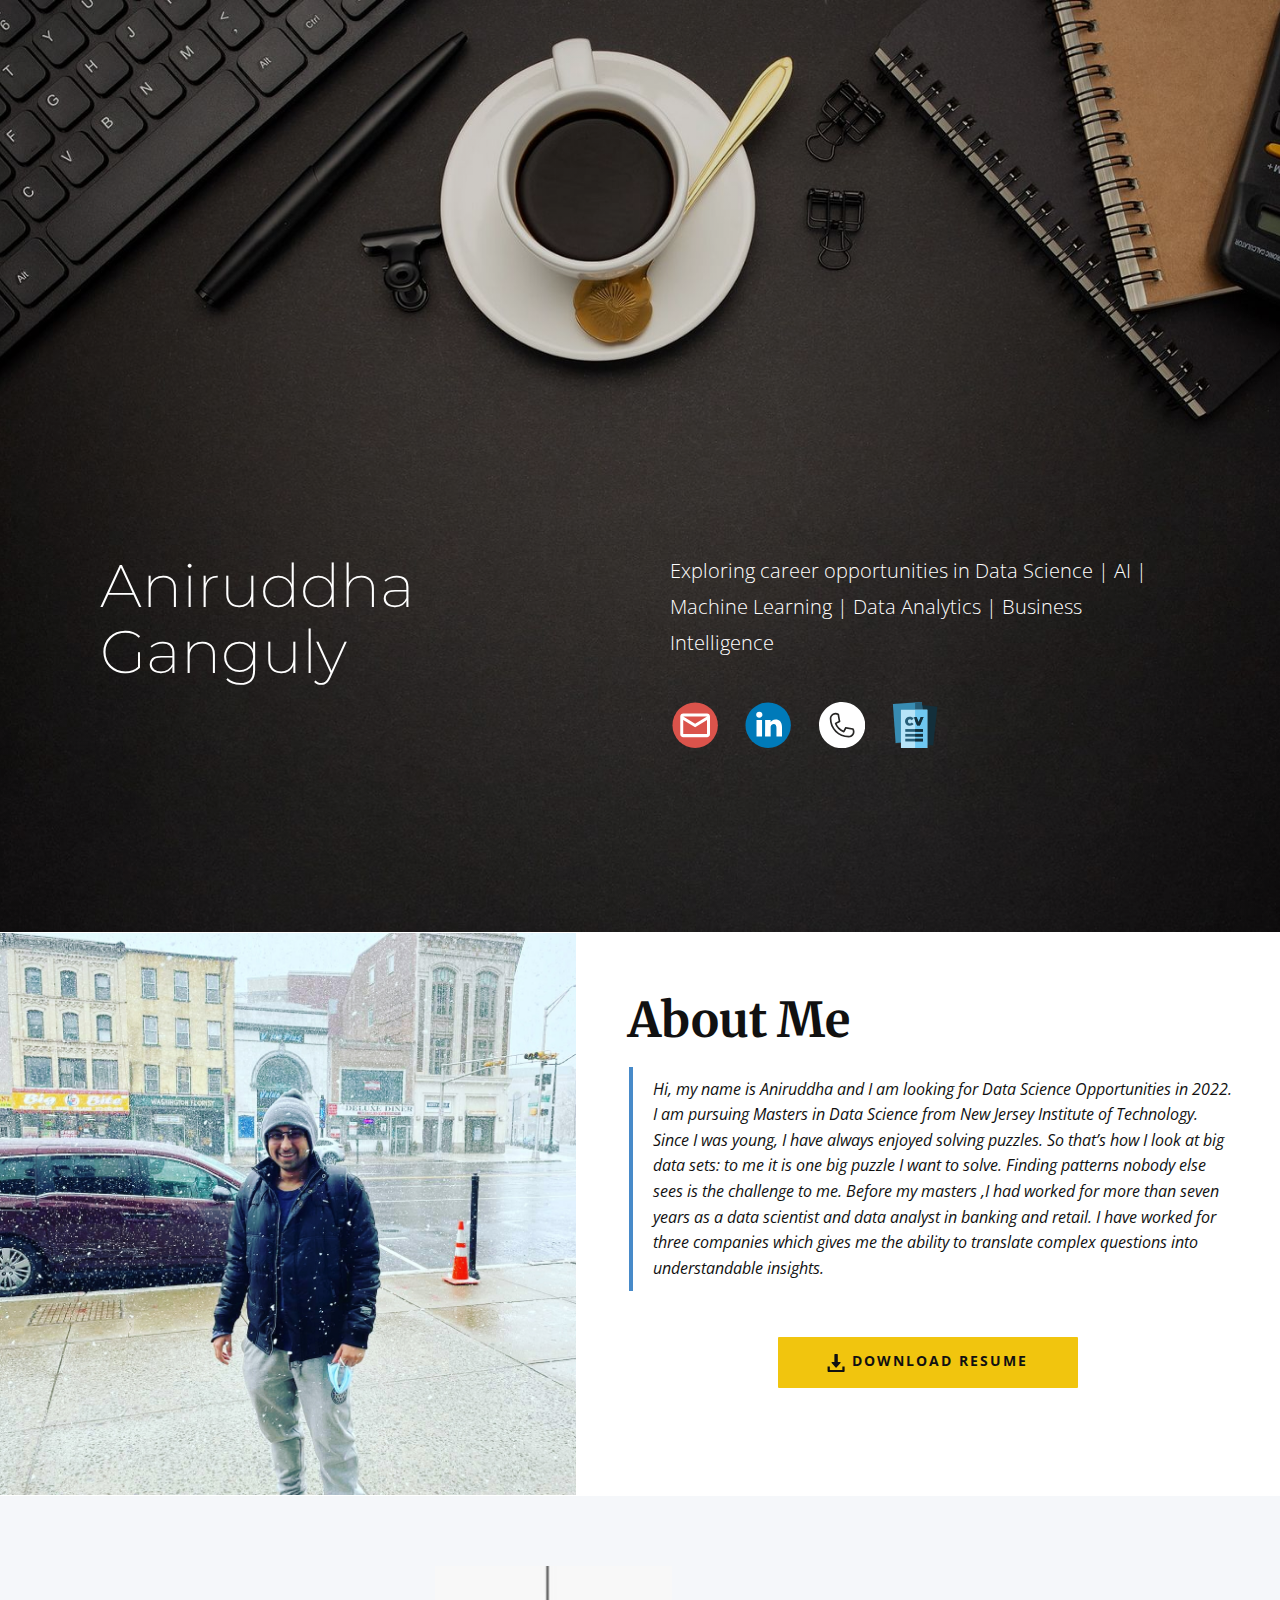
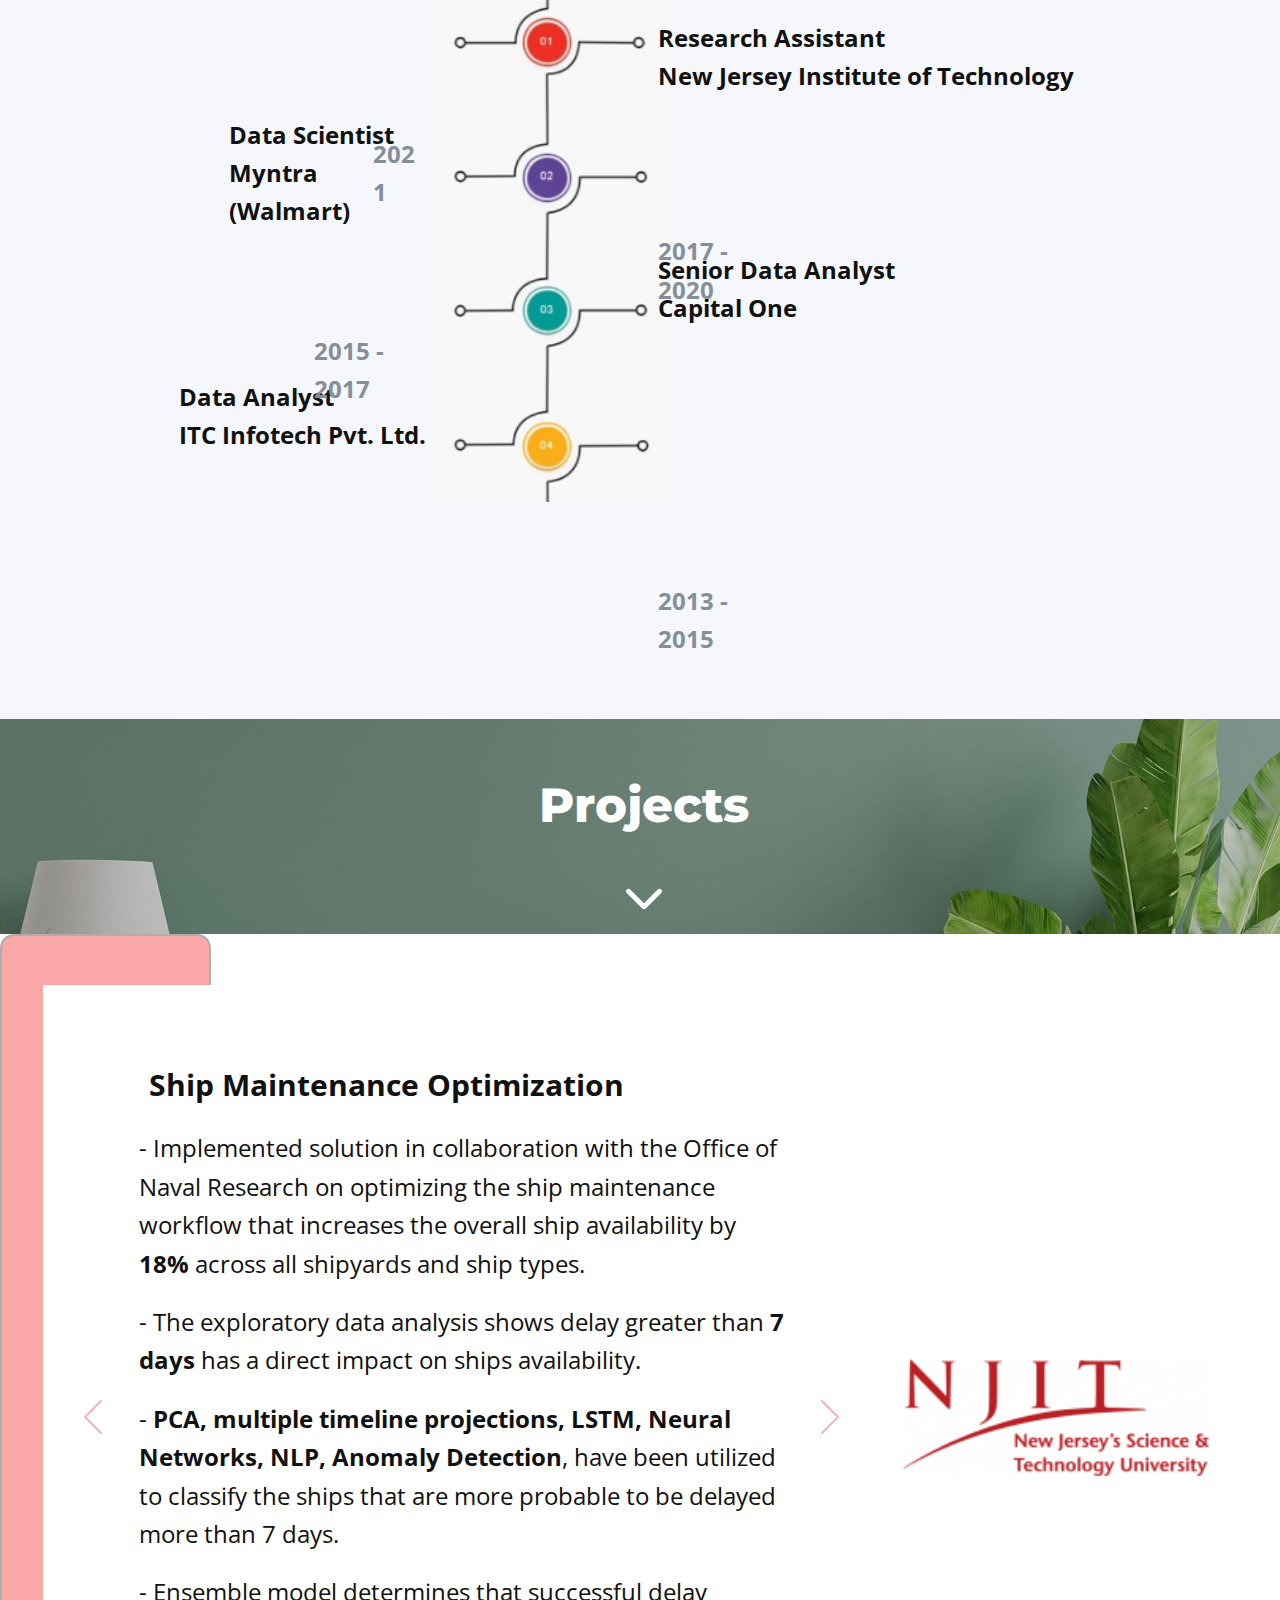
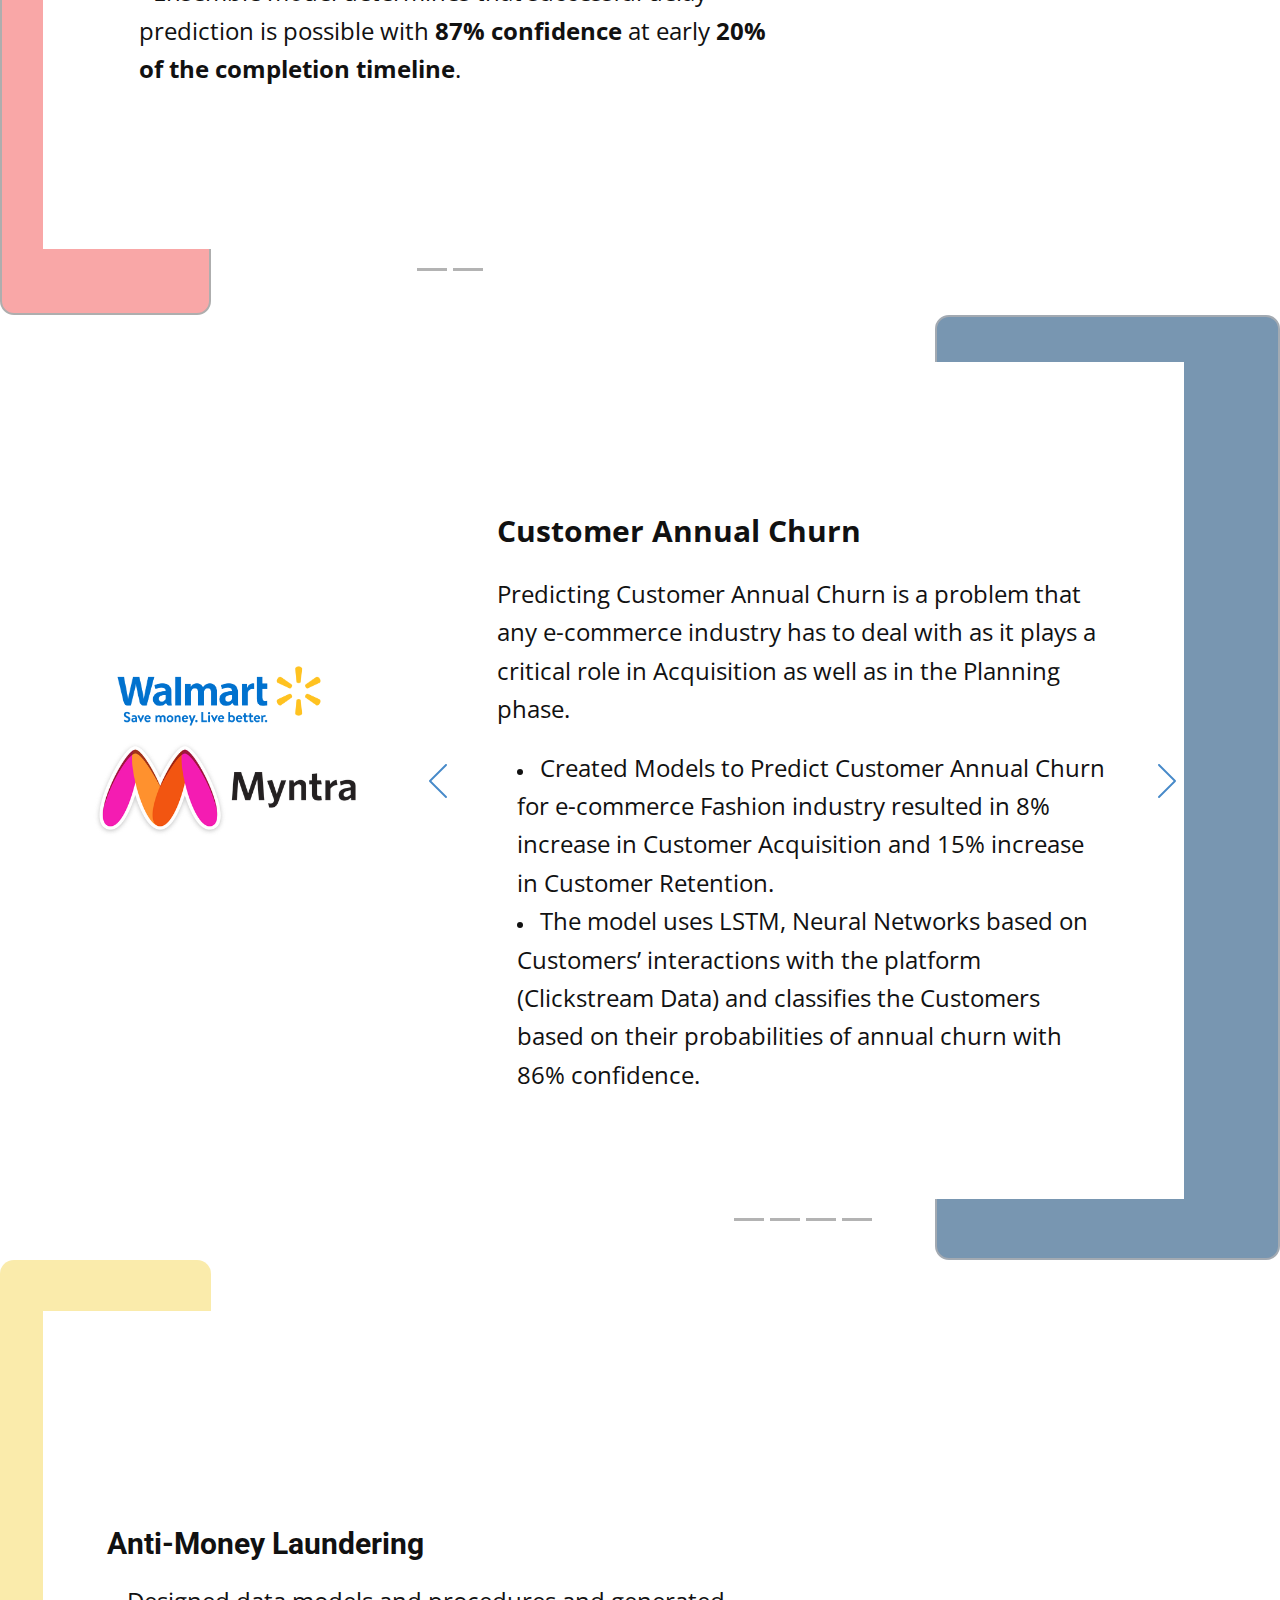
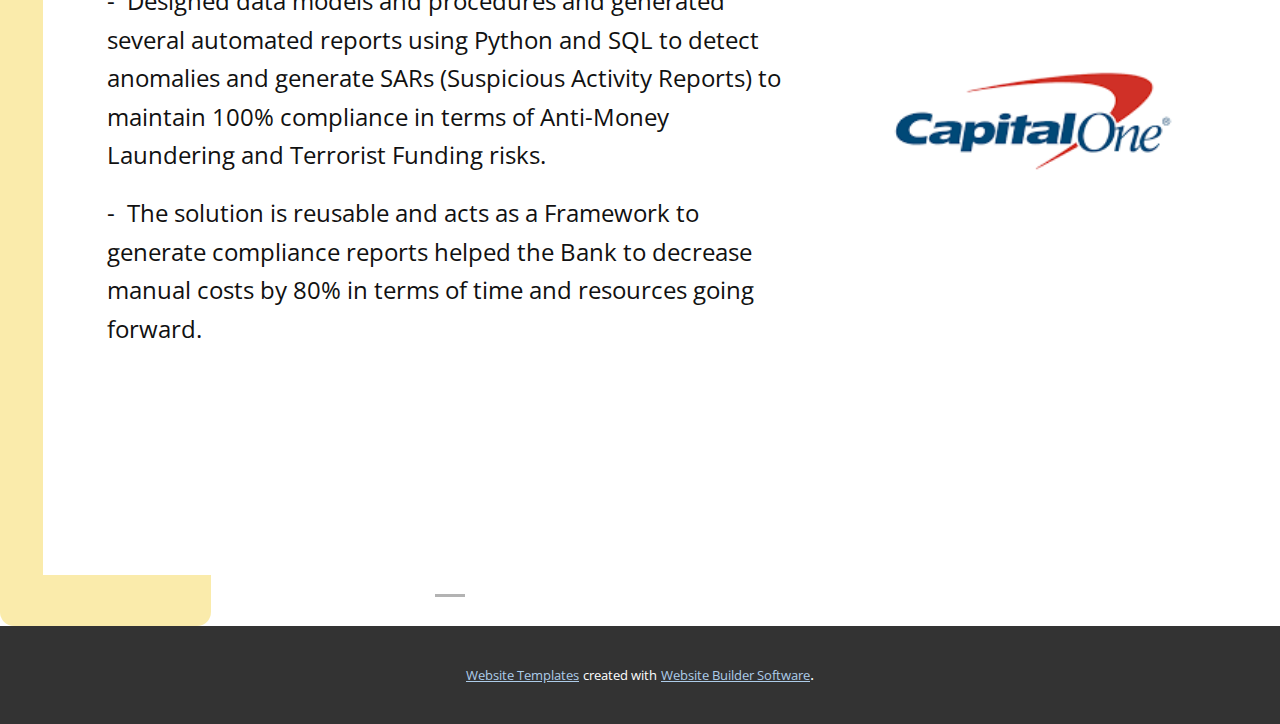
==== commit df9a8461: "Add files via upload" ====
--- a/Aniruddha-Ganguly.html
+++ b/Aniruddha-Ganguly.html
@@ -14,7 +14,6 @@
     <meta name="generator" content="Nicepage 3.29.1, nicepage.com">
     <link id="u-theme-google-font" rel="stylesheet" href="https://fonts.googleapis.com/css?family=Roboto:100,100i,300,300i,400,400i,500,500i,700,700i,900,900i|Open+Sans:300,300i,400,400i,600,600i,700,700i,800,800i">
     <link id="u-page-google-font" rel="stylesheet" href="https://fonts.googleapis.com/css?family=Montserrat:100,100i,200,200i,300,300i,400,400i,500,500i,600,600i,700,700i,800,800i,900,900i|Merriweather:300,300i,400,400i,700,700i,900,900i">
-    
     
     
     
@@ -71,7 +70,7 @@
         </div>
       </div>
     </section>
-    <section class="u-clearfix u-valign-middle u-section-2" id="carousel_8d1f">
+    <section class="u-clearfix u-valign-middle-lg u-valign-middle-md u-valign-middle-sm u-valign-middle-xl u-section-2" id="carousel_8d1f">
       <div class="u-clearfix u-expanded-width u-layout-wrap u-layout-wrap-1">
         <div class="u-layout">
           <div class="u-layout-row">
@@ -90,12 +89,7 @@
         </div>
       </div>
     </section>
-    <section class="u-clearfix u-grey-5 u-valign-middle-sm u-valign-middle-xs u-section-3" id="carousel_cc48">
-      <img class="u-absolute-hcenter-xs u-expanded u-image u-image-default" src="images/pexels-photo-9714546.jpeg" alt="" data-image-width="1620" data-image-height="1080">
-      <h3 class="u-custom-font u-font-merriweather u-text u-text-1">Work Exp<span class="u-text-body-alt-color">erience</span>
-      </h3>
-    </section>
-    <section class="u-clearfix u-hidden-md u-hidden-sm u-hidden-xs u-palette-5-light-3 u-section-4" id="sec-570a">
+    <section class="u-clearfix u-hidden-md u-hidden-sm u-hidden-xs u-palette-5-light-3 u-section-3" id="sec-570a">
       <div class="u-clearfix u-sheet u-sheet-1">
         <div class="u-container-style u-expanded-width-xs u-group u-group-1">
           <div class="u-container-layout u-container-layout-1">
@@ -120,7 +114,7 @@
         </div>
       </div>
     </section>
-    <section class="u-align-center u-clearfix u-image u-shading u-valign-middle-md u-valign-middle-sm u-valign-middle-xs u-section-5" id="carousel_3712" data-image-width="1920" data-image-height="1035">
+    <section class="u-align-center u-clearfix u-hidden-md u-hidden-sm u-hidden-xs u-image u-shading u-valign-middle-md u-valign-middle-sm u-valign-middle-xs u-section-4" id="carousel_3712" data-image-width="1920" data-image-height="1035">
       <div class="u-clearfix u-sheet u-sheet-1">
         <h1 class="u-custom-font u-font-montserrat u-text u-text-body-alt-color u-text-1">
           <span class="u-text-white">Projects</span>
@@ -129,7 +123,7 @@
 </g></svg></span>
       </div>
     </section>
-    <section class="u-clearfix u-section-6" id="carousel_d6d5">
+    <section class="u-clearfix u-hidden-md u-hidden-sm u-hidden-xs u-section-5" id="carousel_d6d5">
       <div class="u-align-left u-border-2 u-border-grey-90 u-custom-color-1 u-expanded-height-lg u-expanded-height-md u-expanded-height-xl u-left-0 u-opacity u-opacity-35 u-radius-14 u-shape u-shape-round u-shape-1"></div>
       <div id="carousel-8ef9" data-interval="5000" data-u-ride="carousel" class="u-carousel u-slider u-slider-1">
         <ol class="u-absolute-hcenter u-carousel-indicators u-carousel-indicators-1">
@@ -208,7 +202,7 @@
       </div>
       <img class="u-image u-image-default u-preserve-proportions u-image-1" src="images/njit_logo_new.png" alt="" data-image-width="195" data-image-height="195">
     </section>
-    <section class="u-clearfix u-section-7" id="carousel_39b1">
+    <section class="u-clearfix u-hidden-md u-hidden-sm u-hidden-xs u-section-6" id="carousel_39b1">
       <div class="u-align-left u-border-2 u-border-palette-5-dark-1 u-expanded-height u-hidden-md u-hidden-sm u-hidden-xs u-left-0 u-opacity u-opacity-75 u-palette-1-dark-1 u-radius-14 u-shape u-shape-round u-shape-1"></div>
       <div id="carousel-3c23" data-interval="5000" data-u-ride="carousel" class="u-carousel u-slider u-slider-1">
         <ol class="u-absolute-hcenter u-carousel-indicators u-carousel-indicators-1">
@@ -331,7 +325,7 @@
       <img class="u-image u-image-1" src="images/walmart_logo1.png" data-image-width="1446" data-image-height="563">
       <img class="u-image u-image-default u-image-2" src="images/Myntra_logo.png" alt="" data-image-width="519" data-image-height="192">
     </section>
-    <section class="u-clearfix u-valign-middle-xl u-section-8" id="sec-1624">
+    <section class="u-clearfix u-hidden-md u-hidden-sm u-hidden-xs u-valign-middle-xl u-section-7" id="sec-1624">
       <div class="u-align-left u-expanded-height u-left-0 u-opacity u-opacity-35 u-palette-3-base u-radius-14 u-shape u-shape-round u-shape-1"></div>
       <div id="carousel-abbf" data-interval="5000" data-u-ride="carousel" class="u-carousel u-slider u-slider-1">
         <ol class="u-absolute-hcenter u-carousel-indicators u-carousel-indicators-1">
@@ -387,6 +381,9 @@
       <a class="u-link" href="" target="_blank">
         <span>Website Builder Software</span>
       </a>. 
-    </section>
+    </section><span style="height: 64px; width: 64px; margin-left: 0px; margin-right: auto; margin-top: 0px; background-image: none; right: 20px; bottom: 20px" class="u-back-to-top u-black u-icon u-icon-circle u-opacity u-opacity-85 u-spacing-15 u-text-white" data-href="#">
+        <svg class="u-svg-link" preserveAspectRatio="xMidYMin slice" viewBox="0 0 551.13 551.13"><use xmlns:xlink="http://www.w3.org/1999/xlink" xlink:href="#svg-1d98"></use></svg>
+        <svg class="u-svg-content" enable-background="new 0 0 551.13 551.13" viewBox="0 0 551.13 551.13" xmlns="http://www.w3.org/2000/svg" id="svg-1d98"><path d="m275.565 189.451 223.897 223.897h51.668l-275.565-275.565-275.565 275.565h51.668z"></path></svg>
+    </span>
   </body>
 </html>--- a/Aniruddha-Ganguly.css
+++ b/Aniruddha-Ganguly.css
@@ -311,11 +311,19 @@
 
 @media (max-width: 575px) {
    .u-section-2 {
-    min-height: 1000px;
+    min-height: 1234px;
+  }
+
+  .u-section-2 .u-layout-wrap-1 {
+    margin-bottom: 60px;
   }
 
   .u-section-2 .u-image-1 {
-    min-height: 622px;
+    min-height: 616px;
+  }
+
+  .u-section-2 .u-layout-cell-2 {
+    min-height: 537px;
   }
 
   .u-section-2 .u-container-layout-2 {
@@ -336,167 +344,131 @@
   }
 } .u-section-3 {
   background-image: none;
-  min-height: 255px;
-}
-
-.u-section-3 .u-text-1 {
-  font-weight: 700;
-  font-size: 2.25rem;
-  margin: 131px calc(((100% - 1140px) / 2) + -575px) 60px calc(((100% - 1140px) / 2) + 415px);
-}
-
-@media (max-width: 1199px) {
-  .u-section-3 .u-text-1 {
-    font-size: 3rem;
-    width: 431px;
-    margin-top: 99px;
-    margin-left: auto;
-    margin-right: auto;
-  }
-}
-
-@media (max-width: 767px) {
-  .u-section-3 .u-text-1 {
-    margin-top: 60px;
-  }
-}
-
-@media (max-width: 575px) {
-  .u-section-3 .u-text-1 {
-    font-size: 1.5rem;
-    width: auto;
-    margin-right: calc(((100% - 340px) / 2) + -64px);
-    margin-left: calc(((100% - 340px) / 2) + 64px);
-  }
-} .u-section-4 {
-  background-image: none;
-}
-
-.u-section-4 .u-sheet-1 {
+}
+
+.u-section-3 .u-sheet-1 {
   min-height: 722px;
 }
 
-.u-section-4 .u-group-1 {
+.u-section-3 .u-group-1 {
   width: 981px;
   min-height: 538px;
-  height: auto;
   margin: 70px 50px 60px auto;
 }
 
-.u-section-4 .u-container-layout-1 {
+.u-section-3 .u-container-layout-1 {
   padding-bottom: 0;
 }
 
-.u-section-4 .u-image-1 {
+.u-section-3 .u-image-1 {
   width: 237px;
   height: 536px;
   margin: 0 auto 0 256px;
 }
 
-.u-section-4 .u-text-1 {
+.u-section-3 .u-text-1 {
   font-size: 1.5rem;
   margin: -124px 732px 0 0;
 }
 
-.u-section-4 .u-text-2 {
+.u-section-3 .u-text-2 {
   font-size: 1.5rem;
   margin: -204px 206px 0 479px;
 }
 
-.u-section-4 .u-text-3 {
+.u-section-3 .u-text-3 {
   font-size: 1.5rem;
   margin: -212px 716px 0 50px;
 }
 
-.u-section-4 .u-text-4 {
+.u-section-3 .u-text-4 {
   font-size: 1.5rem;
   margin: -212px 19px 0 479px;
 }
 
-.u-section-4 .u-text-5 {
+.u-section-3 .u-text-5 {
   font-size: 1.5rem;
   margin: 236px 716px 0 135px;
 }
 
-.u-section-4 .u-text-6 {
+.u-section-3 .u-text-6 {
   font-size: 1.5rem;
   margin: -176px 372px 0 479px;
 }
 
-.u-section-4 .u-text-7 {
+.u-section-3 .u-text-7 {
   font-size: 1.5rem;
   margin: -174px 732px 0 194px;
 }
 
-.u-section-4 .u-text-8 {
+.u-section-3 .u-text-8 {
   font-size: 1.5rem;
   margin: 370px 372px 0 479px;
 }
 
 @media (max-width: 1199px) {
-  .u-section-4 .u-sheet-1 {
+  .u-section-3 .u-sheet-1 {
     min-height: 626px;
   }
 
-  .u-section-4 .u-group-1 {
+  .u-section-3 .u-group-1 {
     width: 954px;
     min-height: 581px;
     margin-top: 30px;
     margin-right: -36px;
     margin-bottom: 15px;
-    height: auto;
-  }
-
-  .u-section-4 .u-text-1 {
+  }
+
+  .u-section-3 .u-text-1 {
     width: auto;
     margin-top: -120px;
     margin-right: 684px;
     margin-left: 15px;
   }
 
-  .u-section-4 .u-text-2 {
+  .u-section-3 .u-text-2 {
     width: auto;
     margin-top: -211px;
     margin-right: 136px;
     margin-left: 493px;
   }
 
-  .u-section-4 .u-text-3 {
+  .u-section-3 .u-text-3 {
     width: auto;
     margin-top: -207px;
     margin-right: 656px;
     margin-left: 51px;
   }
 
-  .u-section-4 .u-text-4 {
+  .u-section-3 .u-text-4 {
     width: auto;
     margin-top: -217px;
     margin-right: -11px;
     margin-left: 484px;
   }
 
-  .u-section-4 .u-text-5 {
+  .u-section-3 .u-text-5 {
     width: auto;
     margin-top: 238px;
     margin-right: 691px;
     margin-left: 121px;
   }
 
-  .u-section-4 .u-text-6 {
+  .u-section-3 .u-text-6 {
     width: auto;
     margin-top: -168px;
     margin-right: 300px;
     margin-left: 493px;
   }
 
-  .u-section-4 .u-text-7 {
+  .u-section-3 .u-text-7 {
     width: auto;
     margin-top: -175px;
     margin-right: 684px;
     margin-left: 208px;
   }
 
-  .u-section-4 .u-text-8 {
+  .u-section-3 .u-text-8 {
     width: auto;
     margin-top: 360px;
     margin-right: 216px;
@@ -505,98 +477,98 @@
 }
 
 @media (max-width: 991px) {
-  .u-section-4 .u-group-1 {
+  .u-section-3 .u-group-1 {
     width: 720px;
     margin-right: 0;
   }
 
-  .u-section-4 .u-text-1 {
+  .u-section-3 .u-text-1 {
     margin-right: 525px;
     margin-left: 0;
   }
 
-  .u-section-4 .u-text-2 {
+  .u-section-3 .u-text-2 {
     margin-right: 156px;
     margin-left: 352px;
   }
 
-  .u-section-4 .u-text-3 {
+  .u-section-3 .u-text-3 {
     margin-right: 525px;
     margin-left: 49px;
   }
 
-  .u-section-4 .u-text-4 {
+  .u-section-3 .u-text-4 {
     margin-left: 352px;
   }
 
-  .u-section-4 .u-text-5 {
+  .u-section-3 .u-text-5 {
     margin-right: 525px;
     margin-left: 132px;
   }
 
-  .u-section-4 .u-text-6 {
+  .u-section-3 .u-text-6 {
     margin-right: 245px;
     margin-left: 352px;
   }
 
-  .u-section-4 .u-text-7 {
+  .u-section-3 .u-text-7 {
     margin-right: 532px;
     margin-left: 193px;
   }
 
-  .u-section-4 .u-text-8 {
+  .u-section-3 .u-text-8 {
     margin-right: 236px;
     margin-left: 352px;
   }
 }
 
 @media (max-width: 767px) {
-  .u-section-4 .u-group-1 {
+  .u-section-3 .u-group-1 {
     width: 540px;
   }
 
-  .u-section-4 .u-text-1 {
+  .u-section-3 .u-text-1 {
     margin-right: 394px;
   }
 
-  .u-section-4 .u-text-2 {
+  .u-section-3 .u-text-2 {
     margin-left: 264px;
   }
 
-  .u-section-4 .u-text-3 {
+  .u-section-3 .u-text-3 {
     margin-right: 394px;
   }
 
-  .u-section-4 .u-text-4 {
+  .u-section-3 .u-text-4 {
     margin-left: 264px;
   }
 
-  .u-section-4 .u-text-5 {
+  .u-section-3 .u-text-5 {
     margin-right: 394px;
   }
 
-  .u-section-4 .u-text-6 {
+  .u-section-3 .u-text-6 {
     margin-right: 184px;
     margin-left: 264px;
   }
 
-  .u-section-4 .u-text-7 {
+  .u-section-3 .u-text-7 {
     margin-right: 399px;
     margin-left: 145px;
   }
 
-  .u-section-4 .u-text-8 {
+  .u-section-3 .u-text-8 {
     margin-right: 177px;
     margin-left: 264px;
   }
 }
 
 @media (max-width: 575px) {
-  .u-section-4 .u-sheet-1 {
+  .u-section-3 .u-sheet-1 {
     min-height: 2085px;
   }
 
-  .u-section-4 .u-group-1 {
+  .u-section-3 .u-group-1 {
     margin-top: 47px;
     min-height: 1956px;
     margin-right: initial;
@@ -604,73 +576,73 @@
     width: auto;
   }
 
-  .u-section-4 .u-image-1 {
+  .u-section-3 .u-image-1 {
     margin-top: -8px;
     margin-left: auto;
   }
 
-  .u-section-4 .u-text-1 {
+  .u-section-3 .u-text-1 {
     font-size: 0.875rem;
     margin-top: -116px;
     margin-right: 189px;
   }
 
-  .u-section-4 .u-text-2 {
+  .u-section-3 .u-text-2 {
     font-size: 0.875rem;
     margin-top: -289px;
     margin-right: 196px;
     margin-left: 7px;
   }
 
-  .u-section-4 .u-text-3 {
+  .u-section-3 .u-text-3 {
     font-size: 0.875rem;
     margin-top: -309px;
     margin-right: 210px;
     margin-left: 7px;
   }
 
-  .u-section-4 .u-text-4 {
+  .u-section-3 .u-text-4 {
     font-size: 0.875rem;
     margin-top: -219px;
     margin-right: 38px;
     margin-left: 224px;
   }
 
-  .u-section-4 .u-text-5 {
+  .u-section-3 .u-text-5 {
     font-size: 0.75rem;
     margin-top: 487px;
     margin-right: 265px;
     margin-left: 7px;
   }
 
-  .u-section-4 .u-text-6 {
+  .u-section-3 .u-text-6 {
     margin-top: 48px;
     margin-right: 116px;
     margin-left: 166px;
   }
 
-  .u-section-4 .u-text-7 {
+  .u-section-3 .u-text-7 {
     font-size: 0.875rem;
     margin-top: -451px;
     margin-right: 279px;
     margin-left: 22px;
   }
 
-  .u-section-4 .u-text-8 {
+  .u-section-3 .u-text-8 {
     margin-top: 603px;
     margin-right: 111px;
     margin-left: 166px;
   }
-} .u-section-5 {
+} .u-section-4 {
   background-image: linear-gradient(0deg, rgba(0,0,0,0.2), rgba(0,0,0,0.2)), url("images/fgg-min.jpg");
   background-position: 50% 50%;
 }
 
-.u-section-5 .u-sheet-1 {
+.u-section-4 .u-sheet-1 {
   min-height: 215px;
 }
 
-.u-section-5 .u-text-1 {
+.u-section-4 .u-text-1 {
   letter-spacing: normal;
   font-size: 3rem;
   font-weight: 800;
@@ -679,25 +651,25 @@
   margin: 60px -3px 0 4px;
 }
 
-.u-section-5 .u-icon-1 {
+.u-section-4 .u-icon-1 {
   width: 36px;
   height: 36px;
   margin: 50px 548px 17px auto;
 }
 
 @media (max-width: 1199px) {
-  .u-section-5 .u-sheet-1 {
+  .u-section-4 .u-sheet-1 {
     min-height: 339px;
   }
 
-  .u-section-5 .u-text-1 {
+  .u-section-4 .u-text-1 {
     width: auto;
     margin-top: 127px;
     margin-right: 227px;
     margin-left: 205px;
   }
 
-  .u-section-5 .u-icon-1 {
+  .u-section-4 .u-icon-1 {
     margin-top: 92px;
     margin-right: auto;
     margin-bottom: 32px;
@@ -705,59 +677,303 @@
 }
 
 @media (max-width: 991px) {
-  .u-section-5 .u-sheet-1 {
+  .u-section-4 .u-sheet-1 {
     min-height: 260px;
   }
 
-  .u-section-5 .u-text-1 {
+  .u-section-4 .u-text-1 {
     margin-left: 95px;
     margin-right: 117px;
   }
 }
 
 @media (max-width: 767px) {
-  .u-section-5 .u-sheet-1 {
+  .u-section-4 .u-sheet-1 {
     min-height: 195px;
   }
 
-  .u-section-5 .u-text-1 {
+  .u-section-4 .u-text-1 {
     margin-left: 5px;
     margin-right: 27px;
   }
 }
 
 @media (max-width: 575px) {
-  .u-section-5 .u-sheet-1 {
+  .u-section-4 .u-sheet-1 {
     min-height: 179px;
   }
 
-  .u-section-5 .u-text-1 {
+  .u-section-4 .u-text-1 {
     font-size: 1.875rem;
     margin-top: 56px;
     margin-right: 9px;
     margin-left: -9px;
   }
 
-  .u-section-5 .u-icon-1 {
+  .u-section-4 .u-icon-1 {
     margin-top: 45px;
     margin-bottom: 9px;
     margin-left: 134px;
   }
-} .u-section-6 {
+} .u-section-5 {
   min-height: 981px;
 }
 
-.u-section-6 .u-shape-1 {
+.u-section-5 .u-shape-1 {
   width: calc(((100% - 1140px) / 2) + 141px);
   background-image: none;
   left: 0;
   right: auto;
 }
 
-.u-section-6 .u-slider-1 {
+.u-section-5 .u-slider-1 {
   width: 813px;
   min-height: 864px;
   margin: 51px auto 0 calc(((100% - 1140px) / 2) + -27px);
+}
+
+.u-section-5 .u-carousel-indicators-1 {
+  position: absolute;
+  width: auto;
+  height: auto;
+  top: auto;
+  bottom: -22px;
+}
+
+.u-section-5 .u-carousel-item-1 {
+  background-position: 50% 50%;
+}
+
+.u-section-5 .u-container-layout-1 {
+  padding: 24px 55px 24px 30px;
+}
+
+.u-section-5 .u-text-1 {
+  margin: 32px 12px 0 66px;
+}
+
+.u-section-5 .u-carousel-item-2 {
+  margin-left: 34px;
+  margin-right: auto;
+}
+
+.u-section-5 .u-container-layout-2 {
+  padding: 30px 0;
+}
+
+.u-section-5 .u-text-2 {
+  margin: 47px 85px 0 60px;
+}
+
+.u-section-5 .u-carousel-control-1 {
+  width: 34px;
+  height: 34px;
+  background-image: none;
+  left: 33px;
+  right: auto;
+  position: absolute;
+}
+
+.u-section-5 .u-carousel-control-2 {
+  width: 34px;
+  height: 34px;
+  background-image: none;
+  left: auto;
+  right: 9px;
+  position: absolute;
+}
+
+.u-section-5 .u-image-1 {
+  width: 308px;
+  height: 307px;
+  margin: -585px calc(((100% - 1140px) / 2)) 60px auto;
+}
+
+@media (max-width: 1199px) {
+   .u-section-5 {
+    min-height: 917px;
+  }
+
+  .u-section-5 .u-shape-1 {
+    width: calc(((100% - 940px) / 2) + 141px);
+  }
+
+  .u-section-5 .u-slider-1 {
+    width: 671px;
+    min-height: 849px;
+    height: auto;
+    margin-top: 34px;
+    margin-left: calc(((100% - 940px) / 2) + -37px);
+  }
+
+  .u-section-5 .u-container-layout-1 {
+    padding: 0 35px;
+  }
+
+  .u-section-5 .u-text-1 {
+    width: auto;
+    margin-top: 0;
+    margin-right: 34px;
+    margin-left: 47px;
+  }
+
+  .u-section-5 .u-container-layout-2 {
+    padding: 9px 51px;
+  }
+
+  .u-section-5 .u-text-2 {
+    width: auto;
+    margin-top: 12px;
+    margin-right: 34px;
+    margin-left: 0;
+  }
+
+  .u-section-5 .u-carousel-control-1 {
+    left: 34px;
+  }
+
+  .u-section-5 .u-carousel-control-2 {
+    right: 12px;
+  }
+
+  .u-section-5 .u-image-1 {
+    width: 209px;
+    height: 209px;
+    margin-top: -529px;
+    margin-right: calc(((100% - 940px) / 2) + 36px);
+  }
+}
+
+@media (max-width: 991px) {
+  .u-section-5 .u-shape-1 {
+    width: calc(((100% - 720px) / 2) + 141px);
+  }
+
+  .u-section-5 .u-slider-1 {
+    margin-left: calc(((100% - 720px) / 2));
+  }
+
+  .u-section-5 .u-container-layout-1 {
+    padding-left: 30px;
+    padding-right: 30px;
+  }
+
+  .u-section-5 .u-text-1 {
+    margin-right: 0;
+    margin-left: 0;
+  }
+
+  .u-section-5 .u-container-layout-2 {
+    padding-left: 30px;
+    padding-right: 30px;
+  }
+
+  .u-section-5 .u-text-2 {
+    margin-right: 0;
+  }
+
+  .u-section-5 .u-image-1 {
+    margin-top: 20px;
+    margin-right: auto;
+    margin-left: calc(((100% - 720px) / 2));
+  }
+}
+
+@media (max-width: 767px) {
+  .u-section-5 .u-shape-1 {
+    width: calc(((100% - 540px) / 2) + 141px);
+    height: 1172px;
+    left: auto;
+    bottom: auto;
+    right: auto;
+    top: auto;
+  }
+
+  .u-section-5 .u-slider-1 {
+    width: 540px;
+    margin-left: calc(((100% - 540px) / 2));
+  }
+
+  .u-section-5 .u-container-layout-1 {
+    padding-left: 10px;
+    padding-right: 10px;
+  }
+
+  .u-section-5 .u-container-layout-2 {
+    padding-left: 10px;
+    padding-right: 10px;
+  }
+
+  .u-section-5 .u-image-1 {
+    margin-left: calc(((100% - 540px) / 2));
+  }
+}
+
+@media (max-width: 575px) {
+   .u-section-5 {
+    min-height: 1482px;
+  }
+
+  .u-section-5 .u-shape-1 {
+    width: calc(((100% - 340px) / 2) + 141px);
+  }
+
+  .u-section-5 .u-slider-1 {
+    width: 340px;
+    min-height: 1225px;
+    margin-top: 202px;
+    margin-left: auto;
+  }
+
+  .u-section-5 .u-carousel-indicators-1 {
+    bottom: -95px;
+  }
+
+  .u-section-5 .u-text-1 {
+    margin-top: 269px;
+    margin-bottom: -225px;
+  }
+
+  .u-section-5 .u-container-layout-2 {
+    padding: 0;
+  }
+
+  .u-section-5 .u-text-2 {
+    margin-top: -31px;
+    margin-right: 20px;
+  }
+
+  .u-section-5 .u-carousel-control-1 {
+    left: -50px;
+    top: auto;
+    bottom: 284px;
+  }
+
+  .u-section-5 .u-carousel-control-2 {
+    top: auto;
+    right: -50px;
+    bottom: 284px;
+  }
+
+  .u-section-5 .u-image-1 {
+    margin-top: -1434px;
+    margin-left: calc(((100% - 340px) / 2) + 34px);
+  }
+} .u-section-6 {
+  min-height: 945px;
+}
+
+.u-section-6 .u-shape-1 {
+  width: calc(((100% - 1140px) / 2) + 275px);
+  background-image: none;
+  left: auto;
+  right: 0;
+}
+
+.u-section-6 .u-slider-1 {
+  width: 763px;
+  min-height: 837px;
+  margin: 47px calc(((100% - 1140px) / 2) + 26px) 0 auto;
 }
 
 .u-section-6 .u-carousel-indicators-1 {
@@ -773,31 +989,57 @@
 }
 
 .u-section-6 .u-container-layout-1 {
-  padding: 24px 55px 24px 30px;
+  padding: 30px;
 }
 
 .u-section-6 .u-text-1 {
-  margin: 32px 12px 0 66px;
+  margin: 49px 46px 0;
 }
 
 .u-section-6 .u-carousel-item-2 {
-  margin-left: 34px;
+  margin-left: 46px;
   margin-right: auto;
 }
 
 .u-section-6 .u-container-layout-2 {
-  padding: 30px 0;
+  padding: 30px 14px 30px 0;
 }
 
 .u-section-6 .u-text-2 {
-  margin: 47px 85px 0 60px;
+  margin: 50px 94px 0 32px;
+}
+
+.u-section-6 .u-carousel-item-3 {
+  margin-left: 22px;
+  margin-right: auto;
+}
+
+.u-section-6 .u-container-layout-3 {
+  padding: 20px 28px 30px;
+}
+
+.u-section-6 .u-text-3 {
+  margin: 71px 61px 0 25px;
+}
+
+.u-section-6 .u-carousel-item-4 {
+  margin-left: 25px;
+  margin-right: auto;
+}
+
+.u-section-6 .u-container-layout-4 {
+  padding: 0 39px;
+}
+
+.u-section-6 .u-text-4 {
+  margin: 73px 43px 0 0;
 }
 
 .u-section-6 .u-carousel-control-1 {
   width: 34px;
   height: 34px;
   background-image: none;
-  left: 33px;
+  left: 0;
   right: auto;
   position: absolute;
 }
@@ -807,119 +1049,128 @@
   height: 34px;
   background-image: none;
   left: auto;
-  right: 9px;
   position: absolute;
+  right: 0;
 }
 
 .u-section-6 .u-image-1 {
+  width: 224px;
+  height: 92px;
+  margin: -549px auto 0 calc(((100% - 1140px) / 2) + 37px);
+}
+
+.u-section-6 .u-image-2 {
   width: 308px;
-  height: 307px;
-  margin: -585px calc(((100% - 1140px) / 2)) 60px auto;
+  height: 114px;
+  margin: -10px auto 60px calc(((100% - 1140px) / 2));
 }
 
 @media (max-width: 1199px) {
-   .u-section-6 {
-    min-height: 917px;
-  }
-
   .u-section-6 .u-shape-1 {
-    width: calc(((100% - 940px) / 2) + 141px);
+    width: calc(((100% - 940px) / 2) + 275px);
   }
 
   .u-section-6 .u-slider-1 {
-    width: 671px;
-    min-height: 849px;
+    width: 646px;
     height: auto;
-    margin-top: 34px;
-    margin-left: calc(((100% - 940px) / 2) + -37px);
-  }
-
-  .u-section-6 .u-container-layout-1 {
-    padding: 0 35px;
+    margin-right: calc(((100% - 940px) / 2) + -14px);
   }
 
   .u-section-6 .u-text-1 {
     width: auto;
     margin-top: 0;
-    margin-right: 34px;
-    margin-left: 47px;
-  }
-
-  .u-section-6 .u-container-layout-2 {
-    padding: 9px 51px;
+    margin-left: 20px;
+    margin-right: 20px;
   }
 
   .u-section-6 .u-text-2 {
     width: auto;
-    margin-top: 12px;
-    margin-right: 34px;
+    margin-top: 41px;
+    margin-right: 69px;
     margin-left: 0;
   }
 
-  .u-section-6 .u-carousel-control-1 {
-    left: 34px;
-  }
-
-  .u-section-6 .u-carousel-control-2 {
-    right: 12px;
+  .u-section-6 .u-text-3 {
+    width: auto;
+    margin-top: 68px;
+    margin-right: 47px;
+    margin-left: 23px;
+  }
+
+  .u-section-6 .u-text-4 {
+    width: auto;
+    margin-top: 0;
+    margin-left: 31px;
+    margin-right: 31px;
   }
 
   .u-section-6 .u-image-1 {
-    width: 209px;
-    height: 209px;
-    margin-top: -529px;
-    margin-right: calc(((100% - 940px) / 2) + 36px);
+    width: 197px;
+    height: 68px;
+    margin-top: -535px;
+    margin-left: calc(((100% - 940px) / 2) + 50px);
+  }
+
+  .u-section-6 .u-image-2 {
+    width: 247px;
+    height: 78px;
+    margin-top: 0;
+    margin-left: calc(((100% - 940px) / 2));
   }
 }
 
 @media (max-width: 991px) {
   .u-section-6 .u-shape-1 {
-    width: calc(((100% - 720px) / 2) + 141px);
+    width: calc(((100% - 720px) / 2) + 275px);
   }
 
   .u-section-6 .u-slider-1 {
-    margin-left: calc(((100% - 720px) / 2));
-  }
-
-  .u-section-6 .u-container-layout-1 {
+    margin-right: calc(((100% - 720px) / 2));
+  }
+
+  .u-section-6 .u-text-1 {
+    margin-left: 0;
+    margin-right: 0;
+  }
+
+  .u-section-6 .u-text-2 {
+    margin-right: 0;
+  }
+
+  .u-section-6 .u-text-3 {
+    margin-right: 0;
+    margin-left: 0;
+  }
+
+  .u-section-6 .u-container-layout-4 {
     padding-left: 30px;
     padding-right: 30px;
   }
 
-  .u-section-6 .u-text-1 {
+  .u-section-6 .u-text-4 {
     margin-right: 0;
     margin-left: 0;
   }
 
-  .u-section-6 .u-container-layout-2 {
-    padding-left: 30px;
-    padding-right: 30px;
-  }
-
-  .u-section-6 .u-text-2 {
-    margin-right: 0;
-  }
-
   .u-section-6 .u-image-1 {
     margin-top: 20px;
-    margin-right: auto;
+    margin-right: calc(((100% - 720px) / 2));
+    margin-left: auto;
+  }
+
+  .u-section-6 .u-image-2 {
     margin-left: calc(((100% - 720px) / 2));
   }
 }
 
 @media (max-width: 767px) {
   .u-section-6 .u-shape-1 {
-    width: calc(((100% - 540px) / 2) + 141px);
-    height: 1172px;
-    left: auto;
-    bottom: auto;
-    right: auto;
-    top: auto;
+    width: calc(((100% - 540px) / 2) + 275px);
   }
 
   .u-section-6 .u-slider-1 {
     width: 540px;
-    margin-left: calc(((100% - 540px) / 2));
+    margin-right: calc(((100% - 540px) / 2));
   }
 
   .u-section-6 .u-container-layout-1 {
@@ -928,80 +1179,77 @@
   }
 
   .u-section-6 .u-container-layout-2 {
+    padding-right: 10px;
+  }
+
+  .u-section-6 .u-container-layout-3 {
     padding-left: 10px;
     padding-right: 10px;
   }
 
+  .u-section-6 .u-container-layout-4 {
+    padding-left: 10px;
+    padding-right: 10px;
+  }
+
   .u-section-6 .u-image-1 {
+    margin-right: calc(((100% - 540px) / 2));
+  }
+
+  .u-section-6 .u-image-2 {
     margin-left: calc(((100% - 540px) / 2));
   }
 }
 
 @media (max-width: 575px) {
    .u-section-6 {
-    min-height: 1482px;
+    min-height: 1311px;
   }
 
   .u-section-6 .u-shape-1 {
-    width: calc(((100% - 340px) / 2) + 141px);
+    width: calc(((100% - 340px) / 2) + 275px);
   }
 
   .u-section-6 .u-slider-1 {
     width: 340px;
-    min-height: 1225px;
-    margin-top: 202px;
-    margin-left: auto;
-  }
-
-  .u-section-6 .u-carousel-indicators-1 {
-    bottom: -95px;
-  }
-
-  .u-section-6 .u-text-1 {
-    margin-top: 269px;
-    margin-bottom: -225px;
-  }
-
-  .u-section-6 .u-container-layout-2 {
-    padding: 0;
-  }
-
-  .u-section-6 .u-text-2 {
-    margin-top: -31px;
-    margin-right: 20px;
+    min-height: 740px;
+    margin-top: 92px;
+    margin-right: auto;
   }
 
   .u-section-6 .u-carousel-control-1 {
     left: -50px;
-    top: auto;
-    bottom: 284px;
   }
 
   .u-section-6 .u-carousel-control-2 {
-    top: auto;
     right: -50px;
-    bottom: 284px;
   }
 
   .u-section-6 .u-image-1 {
-    margin-top: -1434px;
-    margin-left: calc(((100% - 340px) / 2) + 34px);
+    margin-top: -832px;
+    margin-right: auto;
+    margin-left: calc(((100% - 340px) / 2) + 42px);
+  }
+
+  .u-section-6 .u-image-2 {
+    margin-top: -37px;
+    margin-left: calc(((100% - 340px) / 2));
   }
 } .u-section-7 {
-  min-height: 945px;
+  min-height: 966px;
 }
 
 .u-section-7 .u-shape-1 {
-  width: calc(((100% - 1140px) / 2) + 275px);
+  width: calc(((100% - 1140px) / 2) + 141px);
   background-image: none;
-  left: auto;
-  right: 0;
+  left: 0;
+  right: auto;
 }
 
 .u-section-7 .u-slider-1 {
-  width: 763px;
-  min-height: 837px;
-  margin: 47px calc(((100% - 1140px) / 2) + 26px) 0 auto;
+  width: 813px;
+  min-height: 864px;
+  margin: 51px auto 0 calc(((100% - 1140px) / 2) + -27px);
 }
 
 .u-section-7 .u-carousel-indicators-1 {
@@ -1017,317 +1265,41 @@
 }
 
 .u-section-7 .u-container-layout-1 {
-  padding: 30px;
+  padding: 24px 55px 24px 30px;
 }
 
 .u-section-7 .u-text-1 {
-  margin: 49px 46px 0;
-}
-
-.u-section-7 .u-carousel-item-2 {
-  margin-left: 46px;
-  margin-right: auto;
-}
-
-.u-section-7 .u-container-layout-2 {
-  padding: 30px 14px 30px 0;
-}
-
-.u-section-7 .u-text-2 {
-  margin: 50px 94px 0 32px;
-}
-
-.u-section-7 .u-carousel-item-3 {
-  margin-left: 22px;
-  margin-right: auto;
-}
-
-.u-section-7 .u-container-layout-3 {
-  padding: 20px 28px 30px;
-}
-
-.u-section-7 .u-text-3 {
-  margin: 71px 61px 0 25px;
-}
-
-.u-section-7 .u-carousel-item-4 {
-  margin-left: 25px;
-  margin-right: auto;
-}
-
-.u-section-7 .u-container-layout-4 {
-  padding: 0 39px;
-}
-
-.u-section-7 .u-text-4 {
-  margin: 73px 43px 0 0;
+  margin: 109px 9px 0 34px;
 }
 
 .u-section-7 .u-carousel-control-1 {
-  width: 34px;
-  height: 34px;
-  background-image: none;
-  left: 0;
-  right: auto;
-  position: absolute;
-}
-
-.u-section-7 .u-carousel-control-2 {
-  width: 34px;
-  height: 34px;
-  background-image: none;
-  left: auto;
-  position: absolute;
-  right: 0;
-}
-
-.u-section-7 .u-image-1 {
-  width: 224px;
-  height: 92px;
-  margin: -549px auto 0 calc(((100% - 1140px) / 2) + 37px);
-}
-
-.u-section-7 .u-image-2 {
-  width: 308px;
-  height: 114px;
-  margin: -10px auto 60px calc(((100% - 1140px) / 2));
-}
-
-@media (max-width: 1199px) {
-  .u-section-7 .u-shape-1 {
-    width: calc(((100% - 940px) / 2) + 275px);
-  }
-
-  .u-section-7 .u-slider-1 {
-    width: 646px;
-    height: auto;
-    margin-right: calc(((100% - 940px) / 2) + -14px);
-  }
-
-  .u-section-7 .u-text-1 {
-    width: auto;
-    margin-top: 0;
-    margin-left: 20px;
-    margin-right: 20px;
-  }
-
-  .u-section-7 .u-text-2 {
-    width: auto;
-    margin-top: 41px;
-    margin-right: 69px;
-    margin-left: 0;
-  }
-
-  .u-section-7 .u-text-3 {
-    width: auto;
-    margin-top: 68px;
-    margin-right: 47px;
-    margin-left: 23px;
-  }
-
-  .u-section-7 .u-text-4 {
-    width: auto;
-    margin-top: 0;
-    margin-left: 31px;
-    margin-right: 31px;
-  }
-
-  .u-section-7 .u-image-1 {
-    width: 197px;
-    height: 68px;
-    margin-top: -535px;
-    margin-left: calc(((100% - 940px) / 2) + 50px);
-  }
-
-  .u-section-7 .u-image-2 {
-    width: 247px;
-    height: 78px;
-    margin-top: 0;
-    margin-left: calc(((100% - 940px) / 2));
-  }
-}
-
-@media (max-width: 991px) {
-  .u-section-7 .u-shape-1 {
-    width: calc(((100% - 720px) / 2) + 275px);
-  }
-
-  .u-section-7 .u-slider-1 {
-    margin-right: calc(((100% - 720px) / 2));
-  }
-
-  .u-section-7 .u-text-1 {
-    margin-left: 0;
-    margin-right: 0;
-  }
-
-  .u-section-7 .u-text-2 {
-    margin-right: 0;
-  }
-
-  .u-section-7 .u-text-3 {
-    margin-right: 0;
-    margin-left: 0;
-  }
-
-  .u-section-7 .u-container-layout-4 {
-    padding-left: 30px;
-    padding-right: 30px;
-  }
-
-  .u-section-7 .u-text-4 {
-    margin-right: 0;
-    margin-left: 0;
-  }
-
-  .u-section-7 .u-image-1 {
-    margin-top: 20px;
-    margin-right: calc(((100% - 720px) / 2));
-    margin-left: auto;
-  }
-
-  .u-section-7 .u-image-2 {
-    margin-left: calc(((100% - 720px) / 2));
-  }
-}
-
-@media (max-width: 767px) {
-  .u-section-7 .u-shape-1 {
-    width: calc(((100% - 540px) / 2) + 275px);
-  }
-
-  .u-section-7 .u-slider-1 {
-    width: 540px;
-    margin-right: calc(((100% - 540px) / 2));
-  }
-
-  .u-section-7 .u-container-layout-1 {
-    padding-left: 10px;
-    padding-right: 10px;
-  }
-
-  .u-section-7 .u-container-layout-2 {
-    padding-right: 10px;
-  }
-
-  .u-section-7 .u-container-layout-3 {
-    padding-left: 10px;
-    padding-right: 10px;
-  }
-
-  .u-section-7 .u-container-layout-4 {
-    padding-left: 10px;
-    padding-right: 10px;
-  }
-
-  .u-section-7 .u-image-1 {
-    margin-right: calc(((100% - 540px) / 2));
-  }
-
-  .u-section-7 .u-image-2 {
-    margin-left: calc(((100% - 540px) / 2));
-  }
-}
-
-@media (max-width: 575px) {
-   .u-section-7 {
-    min-height: 1311px;
-  }
-
-  .u-section-7 .u-shape-1 {
-    width: calc(((100% - 340px) / 2) + 275px);
-  }
-
-  .u-section-7 .u-slider-1 {
-    width: 340px;
-    min-height: 740px;
-    margin-top: 92px;
-    margin-right: auto;
-  }
-
-  .u-section-7 .u-carousel-control-1 {
-    left: -50px;
-  }
-
-  .u-section-7 .u-carousel-control-2 {
-    right: -50px;
-  }
-
-  .u-section-7 .u-image-1 {
-    margin-top: -832px;
-    margin-right: auto;
-    margin-left: calc(((100% - 340px) / 2) + 42px);
-  }
-
-  .u-section-7 .u-image-2 {
-    margin-top: -37px;
-    margin-left: calc(((100% - 340px) / 2));
-  }
-} .u-section-8 {
-  min-height: 966px;
-}
-
-.u-section-8 .u-shape-1 {
-  width: calc(((100% - 1140px) / 2) + 141px);
-  background-image: none;
-  left: 0;
-  right: auto;
-}
-
-.u-section-8 .u-slider-1 {
-  width: 813px;
-  min-height: 864px;
-  margin: 51px auto 0 calc(((100% - 1140px) / 2) + -27px);
-}
-
-.u-section-8 .u-carousel-indicators-1 {
-  position: absolute;
-  width: auto;
-  height: auto;
-  top: auto;
-  bottom: -22px;
-}
-
-.u-section-8 .u-carousel-item-1 {
-  background-position: 50% 50%;
-}
-
-.u-section-8 .u-container-layout-1 {
-  padding: 24px 55px 24px 30px;
-}
-
-.u-section-8 .u-text-1 {
-  margin: 109px 9px 0 34px;
-}
-
-.u-section-8 .u-carousel-control-1 {
   width: 50px;
   height: 50px;
   background-image: none;
 }
 
-.u-section-8 .u-carousel-control-2 {
+.u-section-7 .u-carousel-control-2 {
   width: 50px;
   height: 50px;
   background-image: none;
 }
 
-.u-section-8 .u-image-1 {
+.u-section-7 .u-image-1 {
   width: 354px;
   height: 286px;
   margin: -597px calc(((100% - 1140px) / 2)) 362px auto;
 }
 
 @media (max-width: 1199px) {
-   .u-section-8 {
+   .u-section-7 {
     min-height: 794px;
   }
 
-  .u-section-8 .u-shape-1 {
+  .u-section-7 .u-shape-1 {
     width: calc(((100% - 940px) / 2) + 141px);
   }
 
-  .u-section-8 .u-slider-1 {
+  .u-section-7 .u-slider-1 {
     width: 736px;
     min-height: 656px;
     height: auto;
@@ -1335,18 +1307,18 @@
     margin-left: calc(((100% - 940px) / 2));
   }
 
-  .u-section-8 .u-container-layout-1 {
+  .u-section-7 .u-container-layout-1 {
     padding-right: 30px;
   }
 
-  .u-section-8 .u-text-1 {
+  .u-section-7 .u-text-1 {
     width: auto;
     margin-top: 38px;
     margin-left: 0;
     margin-right: 0;
   }
 
-  .u-section-8 .u-image-1 {
+  .u-section-7 .u-image-1 {
     width: 259px;
     height: 155px;
     object-position: 50% 100%;
@@ -1357,36 +1329,36 @@
 }
 
 @media (max-width: 991px) {
-  .u-section-8 .u-shape-1 {
+  .u-section-7 .u-shape-1 {
     width: calc(((100% - 720px) / 2) + 141px);
   }
 
-  .u-section-8 .u-slider-1 {
+  .u-section-7 .u-slider-1 {
     width: 720px;
     margin-left: calc(((100% - 720px) / 2));
   }
 
-  .u-section-8 .u-image-1 {
+  .u-section-7 .u-image-1 {
     margin: 20px auto 362px calc(((100% - 720px) / 2));
   }
 }
 
 @media (max-width: 767px) {
-  .u-section-8 .u-shape-1 {
+  .u-section-7 .u-shape-1 {
     width: calc(((100% - 540px) / 2) + 141px);
   }
 
-  .u-section-8 .u-slider-1 {
+  .u-section-7 .u-slider-1 {
     width: 540px;
     margin-left: calc(((100% - 540px) / 2));
   }
 
-  .u-section-8 .u-container-layout-1 {
+  .u-section-7 .u-container-layout-1 {
     padding-left: 10px;
     padding-right: 10px;
   }
 
-  .u-section-8 .u-image-1 {
+  .u-section-7 .u-image-1 {
     margin-right: calc(((100% - 540px) / 2));
     margin-bottom: 60px;
     margin-left: calc(((100% - 540px) / 2));
@@ -1394,35 +1366,35 @@
 }
 
 @media (max-width: 575px) {
-   .u-section-8 {
+   .u-section-7 {
     min-height: 1135px;
   }
 
-  .u-section-8 .u-shape-1 {
+  .u-section-7 .u-shape-1 {
     width: calc(((100% - 340px) / 2) + 141px);
   }
 
-  .u-section-8 .u-slider-1 {
+  .u-section-7 .u-slider-1 {
     width: 340px;
     min-height: 1077px;
     margin-left: auto;
   }
 
-  .u-section-8 .u-carousel-indicators-1 {
+  .u-section-7 .u-carousel-indicators-1 {
     bottom: -95px;
   }
 
-  .u-section-8 .u-container-layout-1 {
+  .u-section-7 .u-container-layout-1 {
     padding-top: 0;
     padding-bottom: 0;
   }
 
-  .u-section-8 .u-text-1 {
+  .u-section-7 .u-text-1 {
     margin-top: 269px;
     margin-bottom: -225px;
   }
 
-  .u-section-8 .u-carousel-control-1 {
+  .u-section-7 .u-carousel-control-1 {
     left: -50px;
     top: auto;
     position: absolute;
@@ -1430,7 +1402,7 @@
     bottom: 284px;
   }
 
-  .u-section-8 .u-carousel-control-2 {
+  .u-section-7 .u-carousel-control-2 {
     left: auto;
     top: auto;
     position: absolute;
@@ -1438,7 +1410,7 @@
     bottom: 284px;
   }
 
-  .u-section-8 .u-image-1 {
+  .u-section-7 .u-image-1 {
     margin-right: calc(((100% - 340px) / 2));
     margin-left: calc(((100% - 340px) / 2));
   }
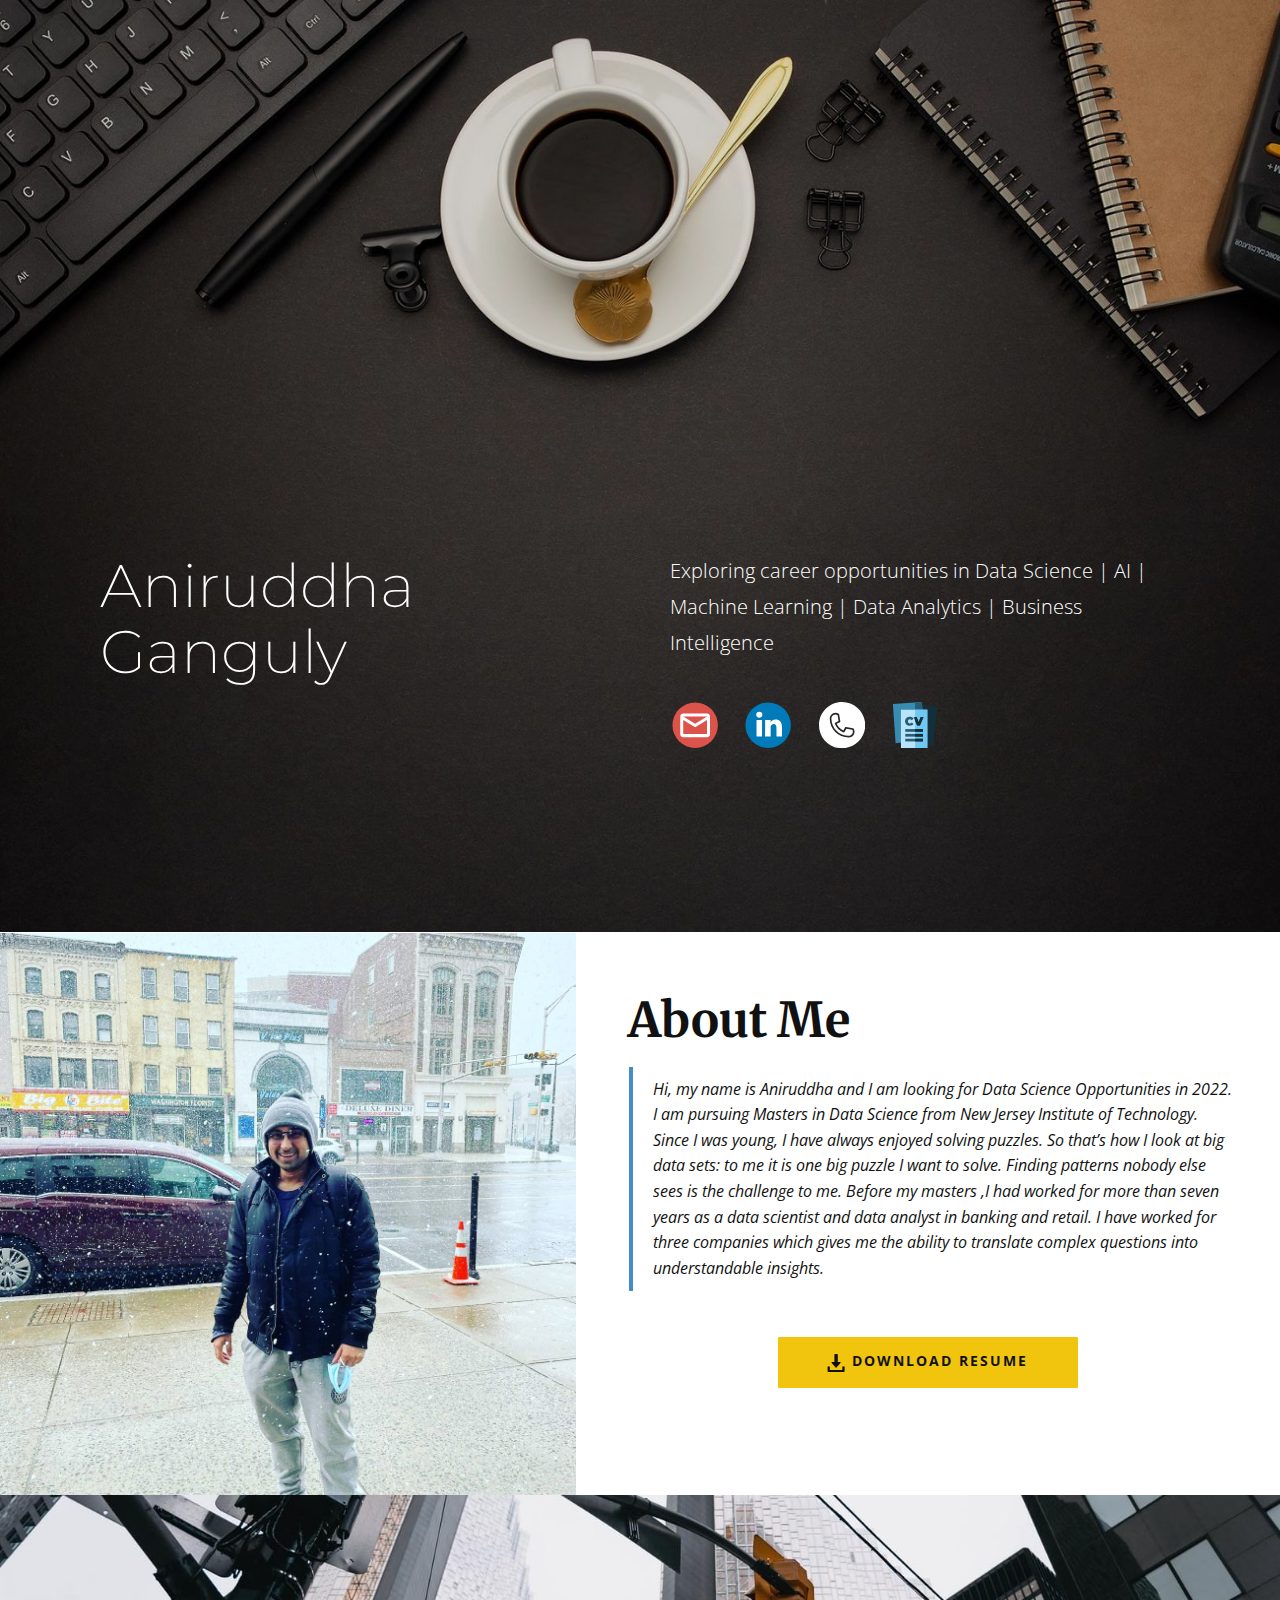
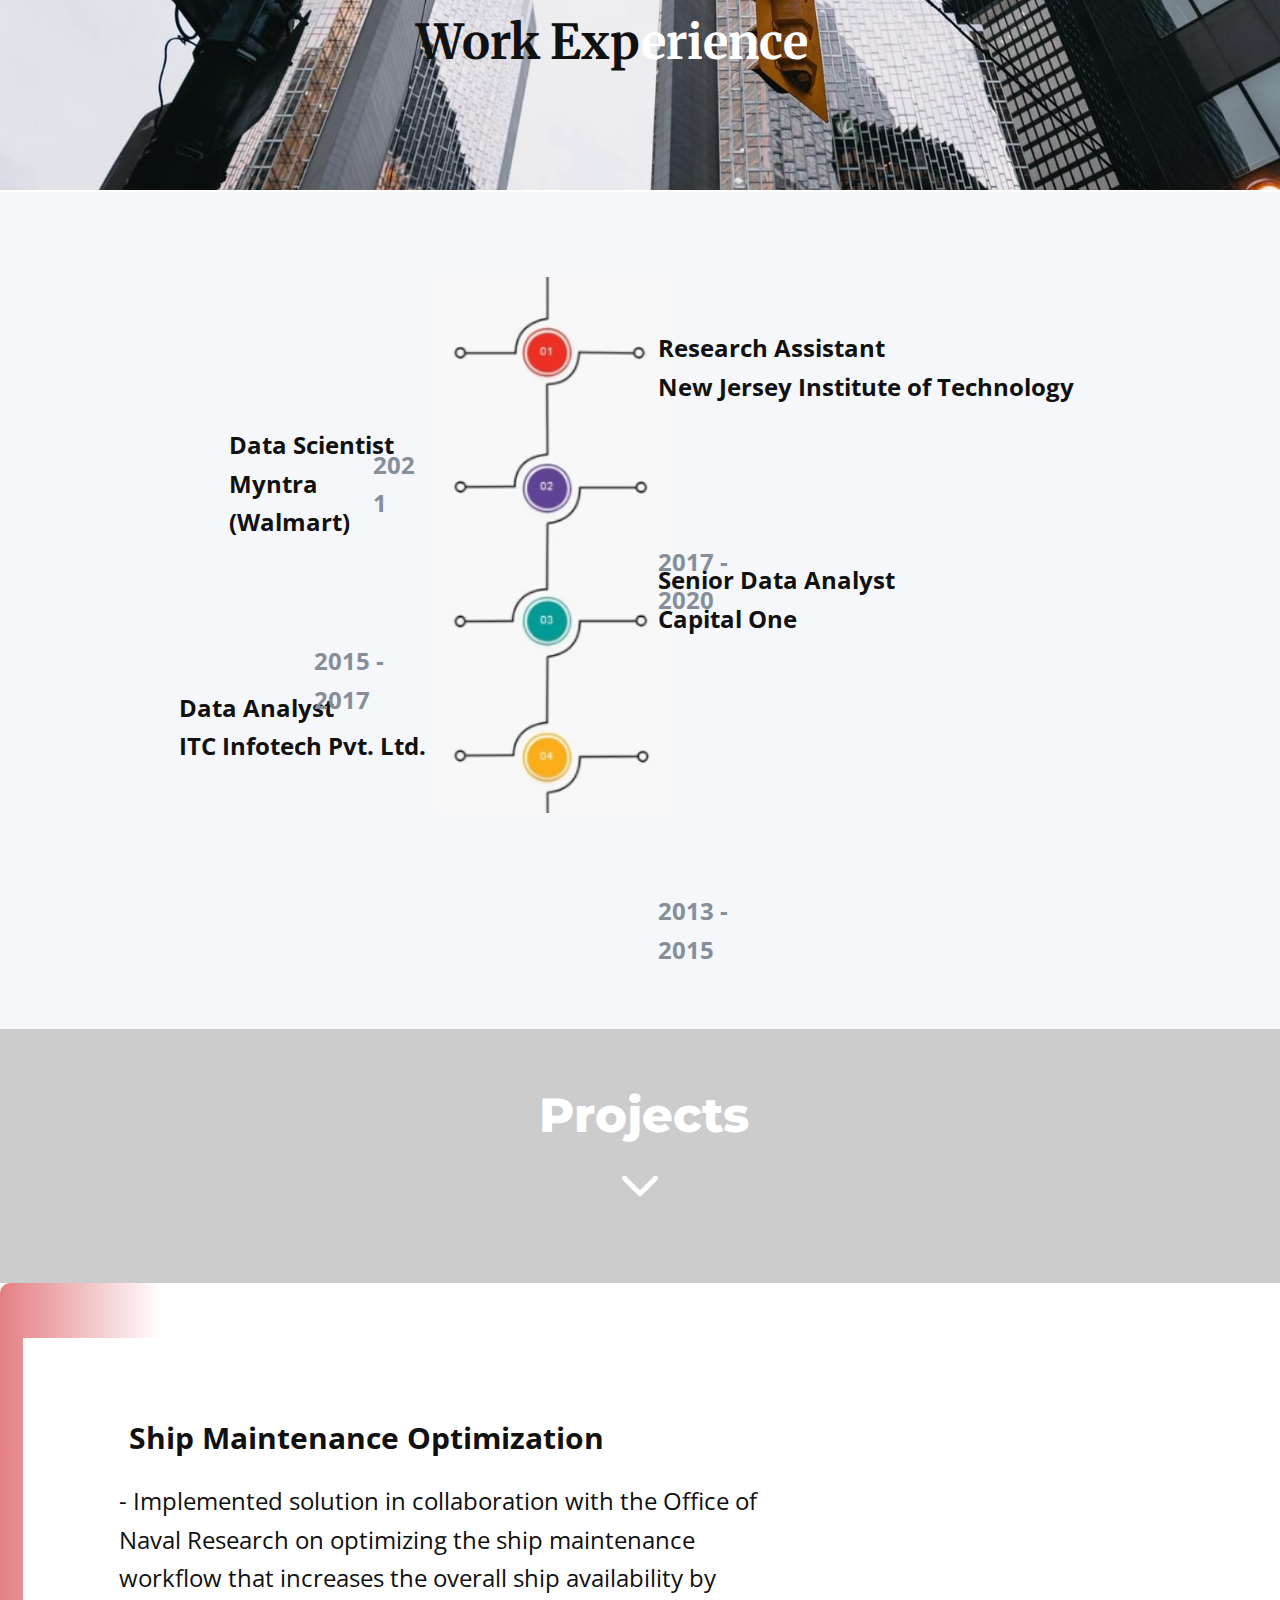
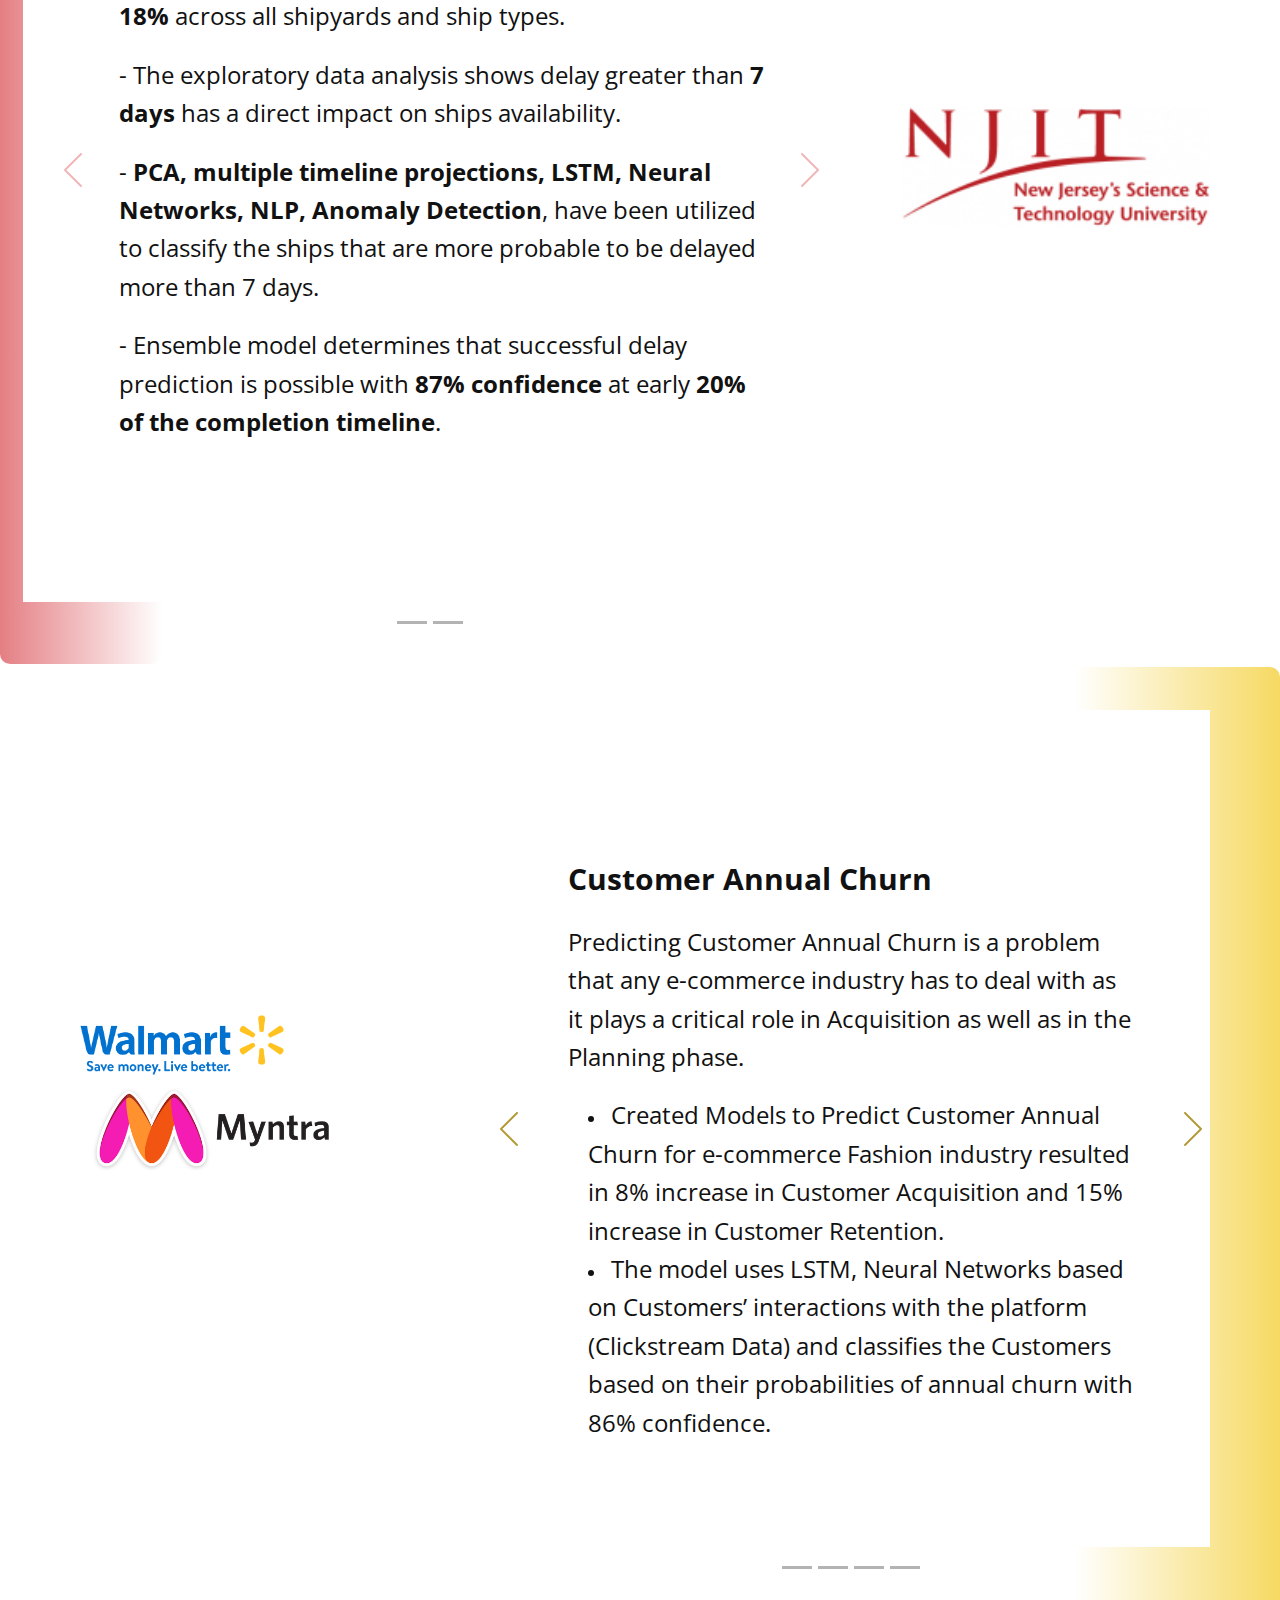
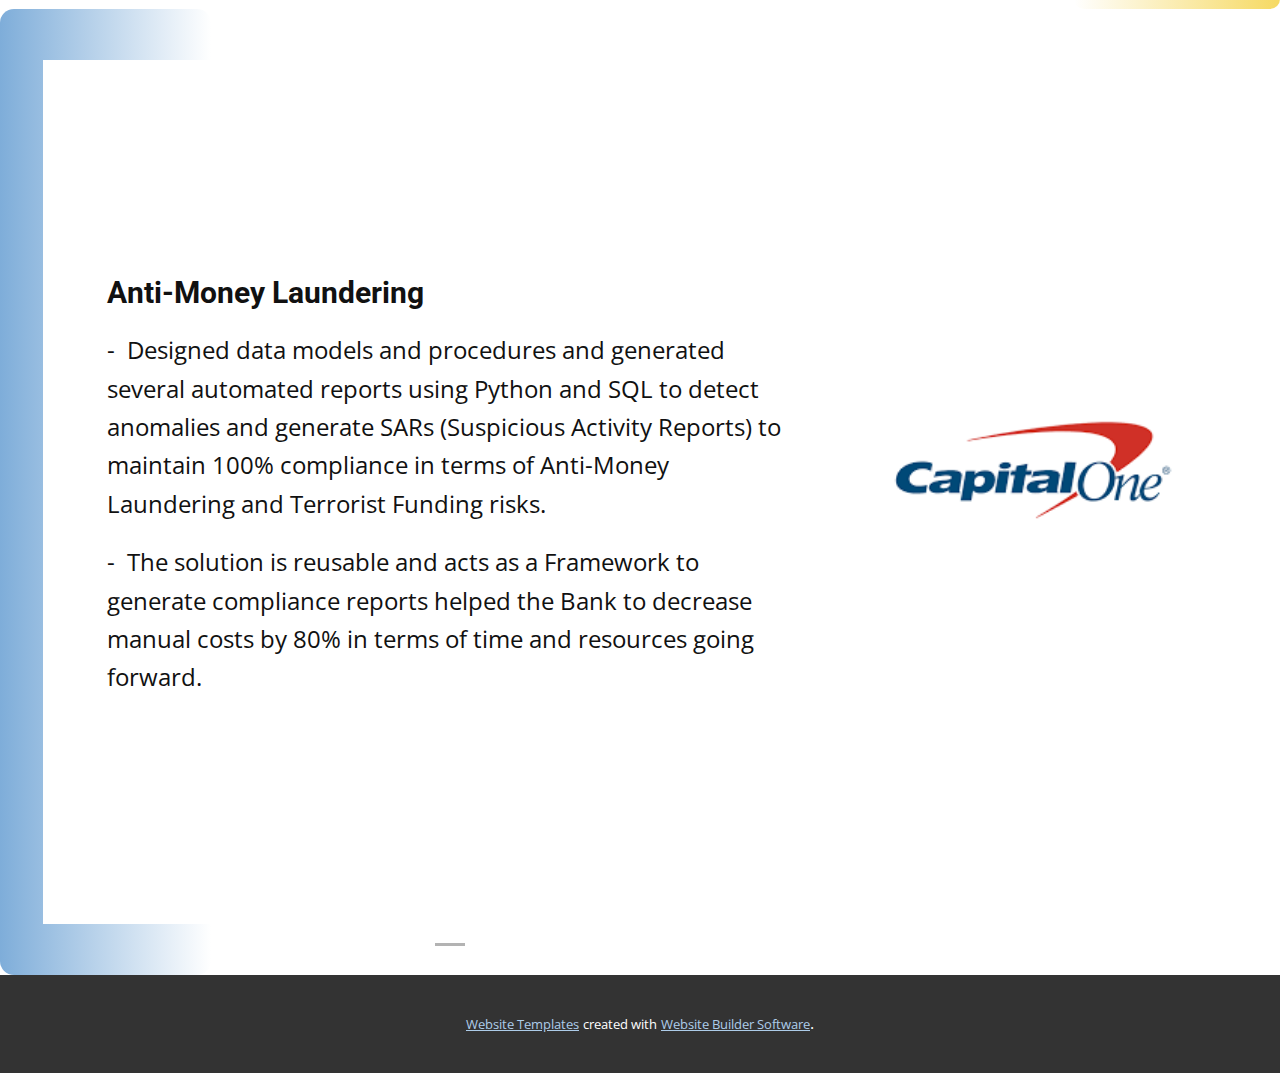
==== commit c2776e81: "Add files via upload" ====
--- a/Aniruddha-Ganguly.html
+++ b/Aniruddha-Ganguly.html
@@ -70,7 +70,7 @@
         </div>
       </div>
     </section>
-    <section class="u-clearfix u-valign-middle-lg u-valign-middle-md u-valign-middle-sm u-valign-middle-xl u-section-2" id="carousel_8d1f">
+    <section class="u-clearfix u-section-2" id="carousel_8d1f">
       <div class="u-clearfix u-expanded-width u-layout-wrap u-layout-wrap-1">
         <div class="u-layout">
           <div class="u-layout-row">
@@ -88,6 +88,9 @@
           </div>
         </div>
       </div>
+      <img class="u-expanded-width u-hidden-md u-hidden-sm u-hidden-xs u-image u-image-default u-image-2" src="images/pexels-photo-9714546.jpeg" alt="" data-image-width="1620" data-image-height="1080">
+      <h3 class="u-custom-font u-font-merriweather u-hidden-md u-hidden-sm u-hidden-xs u-text u-text-3">Work Exp<span class="u-text-body-alt-color">erience</span>
+      </h3>
     </section>
     <section class="u-clearfix u-hidden-md u-hidden-sm u-hidden-xs u-palette-5-light-3 u-section-3" id="sec-570a">
       <div class="u-clearfix u-sheet u-sheet-1">
@@ -124,7 +127,7 @@
       </div>
     </section>
     <section class="u-clearfix u-hidden-md u-hidden-sm u-hidden-xs u-section-5" id="carousel_d6d5">
-      <div class="u-align-left u-border-2 u-border-grey-90 u-custom-color-1 u-expanded-height-lg u-expanded-height-md u-expanded-height-xl u-left-0 u-opacity u-opacity-35 u-radius-14 u-shape u-shape-round u-shape-1"></div>
+      <div class="u-align-left u-expanded-height u-gradient u-left-0 u-opacity u-opacity-75 u-radius-10 u-shape u-shape-round u-shape-1"></div>
       <div id="carousel-8ef9" data-interval="5000" data-u-ride="carousel" class="u-carousel u-slider u-slider-1">
         <ol class="u-absolute-hcenter u-carousel-indicators u-carousel-indicators-1">
           <li data-u-target="#carousel-8ef9" class="u-active u-grey-30" data-u-slide-to="0"></li>
@@ -203,7 +206,7 @@
       <img class="u-image u-image-default u-preserve-proportions u-image-1" src="images/njit_logo_new.png" alt="" data-image-width="195" data-image-height="195">
     </section>
     <section class="u-clearfix u-hidden-md u-hidden-sm u-hidden-xs u-section-6" id="carousel_39b1">
-      <div class="u-align-left u-border-2 u-border-palette-5-dark-1 u-expanded-height u-hidden-md u-hidden-sm u-hidden-xs u-left-0 u-opacity u-opacity-75 u-palette-1-dark-1 u-radius-14 u-shape u-shape-round u-shape-1"></div>
+      <div class="u-align-left u-gradient u-hidden-md u-hidden-sm u-hidden-xs u-left-0 u-opacity u-opacity-65 u-radius-10 u-shape u-shape-round u-shape-1"></div>
       <div id="carousel-3c23" data-interval="5000" data-u-ride="carousel" class="u-carousel u-slider u-slider-1">
         <ol class="u-absolute-hcenter u-carousel-indicators u-carousel-indicators-1">
           <li data-u-target="#carousel-3c23" class="u-active u-grey-30" data-u-slide-to="0"></li>
@@ -307,14 +310,14 @@
             </div>
           </div>
         </div>
-        <a class="u-absolute-vcenter u-carousel-control u-carousel-control-prev u-icon-circle u-text-palette-1-base u-carousel-control-1" href="#carousel-3c23" role="button" data-u-slide="prev">
+        <a class="u-absolute-vcenter u-carousel-control u-carousel-control-prev u-icon-circle u-text-palette-3-dark-1 u-carousel-control-1" href="#carousel-3c23" role="button" data-u-slide="prev">
           <span aria-hidden="true">
             <svg viewBox="0 0 477.175 477.175"><path d="M145.188,238.575l215.5-215.5c5.3-5.3,5.3-13.8,0-19.1s-13.8-5.3-19.1,0l-225.1,225.1c-5.3,5.3-5.3,13.8,0,19.1l225.1,225
                     c2.6,2.6,6.1,4,9.5,4s6.9-1.3,9.5-4c5.3-5.3,5.3-13.8,0-19.1L145.188,238.575z"></path></svg>
           </span>
           <span class="sr-only">Previous</span>
         </a>
-        <a class="u-absolute-vcenter u-carousel-control u-carousel-control-next u-icon-circle u-text-palette-1-base u-carousel-control-2" href="#carousel-3c23" role="button" data-u-slide="next">
+        <a class="u-absolute-vcenter u-carousel-control u-carousel-control-next u-icon-circle u-text-palette-3-dark-1 u-carousel-control-2" href="#carousel-3c23" role="button" data-u-slide="next">
           <span aria-hidden="true">
             <svg viewBox="0 0 477.175 477.175"><path d="M360.731,229.075l-225.1-225.1c-5.3-5.3-13.8-5.3-19.1,0s-5.3,13.8,0,19.1l215.5,215.5l-215.5,215.5
                     c-5.3,5.3-5.3,13.8,0,19.1c2.6,2.6,6.1,4,9.5,4c3.4,0,6.9-1.3,9.5-4l225.1-225.1C365.931,242.875,365.931,234.275,360.731,229.075z"></path></svg>
@@ -326,7 +329,7 @@
       <img class="u-image u-image-default u-image-2" src="images/Myntra_logo.png" alt="" data-image-width="519" data-image-height="192">
     </section>
     <section class="u-clearfix u-hidden-md u-hidden-sm u-hidden-xs u-valign-middle-xl u-section-7" id="sec-1624">
-      <div class="u-align-left u-expanded-height u-left-0 u-opacity u-opacity-35 u-palette-3-base u-radius-14 u-shape u-shape-round u-shape-1"></div>
+      <div class="u-align-left u-expanded-height u-gradient u-left-0 u-opacity u-opacity-70 u-radius-14 u-shape u-shape-round u-shape-1"></div>
       <div id="carousel-abbf" data-interval="5000" data-u-ride="carousel" class="u-carousel u-slider u-slider-1">
         <ol class="u-absolute-hcenter u-carousel-indicators u-carousel-indicators-1">
           <li data-u-target="#carousel-abbf" class="u-active u-grey-30" data-u-slide-to="0"></li>
@@ -381,9 +384,6 @@
       <a class="u-link" href="" target="_blank">
         <span>Website Builder Software</span>
       </a>. 
-    </section><span style="height: 64px; width: 64px; margin-left: 0px; margin-right: auto; margin-top: 0px; background-image: none; right: 20px; bottom: 20px" class="u-back-to-top u-black u-icon u-icon-circle u-opacity u-opacity-85 u-spacing-15 u-text-white" data-href="#">
-        <svg class="u-svg-link" preserveAspectRatio="xMidYMin slice" viewBox="0 0 551.13 551.13"><use xmlns:xlink="http://www.w3.org/1999/xlink" xlink:href="#svg-1d98"></use></svg>
-        <svg class="u-svg-content" enable-background="new 0 0 551.13 551.13" viewBox="0 0 551.13 551.13" xmlns="http://www.w3.org/2000/svg" id="svg-1d98"><path d="m275.565 189.451 223.897 223.897h51.668l-275.565-275.565-275.565 275.565h51.668z"></path></svg>
-    </span>
+    </section>
   </body>
 </html>--- a/Aniruddha-Ganguly.css
+++ b/Aniruddha-Ganguly.css
@@ -180,12 +180,12 @@
     min-height: 100px;
   }
 } .u-section-2 {
-  min-height: 564px;
+  min-height: 859px;
 }
 
 .u-section-2 .u-layout-wrap-1 {
   margin-top: 1px;
-  margin-bottom: 1px;
+  margin-bottom: 0;
 }
 
 .u-section-2 .u-image-1 {
@@ -230,14 +230,22 @@
   font-size: 1.3em;
 }
 
+.u-section-2 .u-image-2 {
+  height: 295px;
+  margin-bottom: 0;
+  margin-top: 0;
+}
+
+.u-section-2 .u-text-3 {
+  font-size: 3rem;
+  font-weight: 700;
+  width: 449px;
+  margin: -176px auto 120px;
+}
+
 @media (max-width: 1199px) {
    .u-section-2 {
-    min-height: 516px;
-  }
-
-  .u-section-2 .u-layout-wrap-1 {
-    margin-top: 11px;
-    margin-bottom: 11px;
+    min-height: 760px;
   }
 
   .u-section-2 .u-image-1 {
@@ -269,7 +277,7 @@
 
 @media (max-width: 991px) {
    .u-section-2 {
-    min-height: 938px;
+    min-height: 652px;
   }
 
   .u-section-2 .u-image-1 {
@@ -291,7 +299,7 @@
 
 @media (max-width: 767px) {
    .u-section-2 {
-    min-height: 1520px;
+    min-height: 1736px;
   }
 
   .u-section-2 .u-image-1 {
@@ -311,11 +319,7 @@
 
 @media (max-width: 575px) {
    .u-section-2 {
-    min-height: 1234px;
-  }
-
-  .u-section-2 .u-layout-wrap-1 {
-    margin-bottom: 60px;
+    min-height: 1448px;
   }
 
   .u-section-2 .u-image-1 {
@@ -342,18 +346,23 @@
     margin-top: 22px;
     margin-left: 10px;
   }
+
+  .u-section-2 .u-text-3 {
+    font-size: 1.5rem;
+    width: 340px;
+  }
 } .u-section-3 {
   background-image: none;
 }
 
 .u-section-3 .u-sheet-1 {
-  min-height: 722px;
+  min-height: 737px;
 }
 
 .u-section-3 .u-group-1 {
   width: 981px;
   min-height: 538px;
-  margin: 70px 50px 60px auto;
+  margin: 85px 50px 60px auto;
 }
 
 .u-section-3 .u-container-layout-1 {
@@ -634,12 +643,12 @@
     margin-left: 166px;
   }
 } .u-section-4 {
-  background-image: linear-gradient(0deg, rgba(0,0,0,0.2), rgba(0,0,0,0.2)), url("images/fgg-min.jpg");
+  background-image: linear-gradient(0deg, rgba(0,0,0,0.2), rgba(0,0,0,0.2)), url("images/fgg-min1.jpg");
   background-position: 50% 50%;
 }
 
 .u-section-4 .u-sheet-1 {
-  min-height: 215px;
+  min-height: 254px;
 }
 
 .u-section-4 .u-text-1 {
@@ -654,7 +663,7 @@
 .u-section-4 .u-icon-1 {
   width: 36px;
   height: 36px;
-  margin: 50px 548px 17px auto;
+  margin: 26px auto 60px;
 }
 
 @media (max-width: 1199px) {
@@ -671,7 +680,6 @@
 
   .u-section-4 .u-icon-1 {
     margin-top: 92px;
-    margin-right: auto;
     margin-bottom: 32px;
   }
 }
@@ -720,8 +728,8 @@
 }
 
 .u-section-5 .u-shape-1 {
-  width: calc(((100% - 1140px) / 2) + 141px);
-  background-image: none;
+  width: calc(((100% - 1140px) / 2) + 92px);
+  background-image: linear-gradient(to right, #db545a, white);
   left: 0;
   right: auto;
 }
@@ -729,7 +737,8 @@
 .u-section-5 .u-slider-1 {
   width: 813px;
   min-height: 864px;
-  margin: 51px auto 0 calc(((100% - 1140px) / 2) + -27px);
+  height: auto;
+  margin: 55px auto 0 calc(((100% - 1140px) / 2) + -47px);
 }
 
 .u-section-5 .u-carousel-indicators-1 {
@@ -786,7 +795,7 @@
 .u-section-5 .u-image-1 {
   width: 308px;
   height: 307px;
-  margin: -585px calc(((100% - 1140px) / 2)) 60px auto;
+  margin: -589px calc(((100% - 1140px) / 2)) 60px auto;
 }
 
 @media (max-width: 1199px) {
@@ -795,13 +804,12 @@
   }
 
   .u-section-5 .u-shape-1 {
-    width: calc(((100% - 940px) / 2) + 141px);
+    width: calc(((100% - 940px) / 2) + 92px);
   }
 
   .u-section-5 .u-slider-1 {
     width: 671px;
     min-height: 849px;
-    height: auto;
     margin-top: 34px;
     margin-left: calc(((100% - 940px) / 2) + -37px);
   }
@@ -846,7 +854,7 @@
 
 @media (max-width: 991px) {
   .u-section-5 .u-shape-1 {
-    width: calc(((100% - 720px) / 2) + 141px);
+    width: calc(((100% - 720px) / 2) + 92px);
   }
 
   .u-section-5 .u-slider-1 {
@@ -881,12 +889,7 @@
 
 @media (max-width: 767px) {
   .u-section-5 .u-shape-1 {
-    width: calc(((100% - 540px) / 2) + 141px);
-    height: 1172px;
-    left: auto;
-    bottom: auto;
-    right: auto;
-    top: auto;
+    width: calc(((100% - 540px) / 2) + 92px);
   }
 
   .u-section-5 .u-slider-1 {
@@ -915,7 +918,7 @@
   }
 
   .u-section-5 .u-shape-1 {
-    width: calc(((100% - 340px) / 2) + 141px);
+    width: calc(((100% - 340px) / 2) + 92px);
   }
 
   .u-section-5 .u-slider-1 {
@@ -964,16 +967,17 @@
 }
 
 .u-section-6 .u-shape-1 {
-  width: calc(((100% - 1140px) / 2) + 275px);
-  background-image: none;
-  left: auto;
-  right: 0;
+  width: 206px;
+  background-image: linear-gradient(to right, white, #f1c50e);
+  height: 942px;
+  margin: 3px 0 0 auto;
 }
 
 .u-section-6 .u-slider-1 {
-  width: 763px;
+  width: 718px;
   min-height: 837px;
-  margin: 47px calc(((100% - 1140px) / 2) + 26px) 0 auto;
+  height: auto;
+  margin: -899px calc(((100% - 1140px) / 2)) 0 auto;
 }
 
 .u-section-6 .u-carousel-indicators-1 {
@@ -1056,31 +1060,23 @@
 .u-section-6 .u-image-1 {
   width: 224px;
   height: 92px;
-  margin: -549px auto 0 calc(((100% - 1140px) / 2) + 37px);
+  margin: -548px auto 0 calc(((100% - 1140px) / 2));
 }
 
 .u-section-6 .u-image-2 {
-  width: 308px;
-  height: 114px;
-  margin: -10px auto 60px calc(((100% - 1140px) / 2));
+  width: 279px;
+  height: 98px;
+  margin: -11px auto 60px calc(((100% - 1140px) / 2));
 }
 
 @media (max-width: 1199px) {
-  .u-section-6 .u-shape-1 {
-    width: calc(((100% - 940px) / 2) + 275px);
-  }
-
   .u-section-6 .u-slider-1 {
-    width: 646px;
-    height: auto;
-    margin-right: calc(((100% - 940px) / 2) + -14px);
+    margin-right: calc(((100% - 940px) / 2));
   }
 
   .u-section-6 .u-text-1 {
-    width: auto;
-    margin-top: 0;
-    margin-left: 20px;
-    margin-right: 20px;
+    margin-left: 0;
+    margin-right: 0;
   }
 
   .u-section-6 .u-text-2 {
@@ -1105,32 +1101,17 @@
   }
 
   .u-section-6 .u-image-1 {
-    width: 197px;
-    height: 68px;
-    margin-top: -535px;
-    margin-left: calc(((100% - 940px) / 2) + 50px);
+    margin-left: calc(((100% - 940px) / 2));
   }
 
   .u-section-6 .u-image-2 {
-    width: 247px;
-    height: 78px;
-    margin-top: 0;
     margin-left: calc(((100% - 940px) / 2));
   }
 }
 
 @media (max-width: 991px) {
-  .u-section-6 .u-shape-1 {
-    width: calc(((100% - 720px) / 2) + 275px);
-  }
-
   .u-section-6 .u-slider-1 {
     margin-right: calc(((100% - 720px) / 2));
-  }
-
-  .u-section-6 .u-text-1 {
-    margin-left: 0;
-    margin-right: 0;
   }
 
   .u-section-6 .u-text-2 {
@@ -1153,9 +1134,7 @@
   }
 
   .u-section-6 .u-image-1 {
-    margin-top: 20px;
-    margin-right: calc(((100% - 720px) / 2));
-    margin-left: auto;
+    margin-left: calc(((100% - 720px) / 2));
   }
 
   .u-section-6 .u-image-2 {
@@ -1164,10 +1143,6 @@
 }
 
 @media (max-width: 767px) {
-  .u-section-6 .u-shape-1 {
-    width: calc(((100% - 540px) / 2) + 275px);
-  }
-
   .u-section-6 .u-slider-1 {
     width: 540px;
     margin-right: calc(((100% - 540px) / 2));
@@ -1193,7 +1168,7 @@
   }
 
   .u-section-6 .u-image-1 {
-    margin-right: calc(((100% - 540px) / 2));
+    margin-left: calc(((100% - 540px) / 2));
   }
 
   .u-section-6 .u-image-2 {
@@ -1206,15 +1181,9 @@
     min-height: 1311px;
   }
 
-  .u-section-6 .u-shape-1 {
-    width: calc(((100% - 340px) / 2) + 275px);
-  }
-
   .u-section-6 .u-slider-1 {
     width: 340px;
-    min-height: 740px;
-    margin-top: 92px;
-    margin-right: auto;
+    margin-right: calc(((100% - 340px) / 2));
   }
 
   .u-section-6 .u-carousel-control-1 {
@@ -1226,13 +1195,10 @@
   }
 
   .u-section-6 .u-image-1 {
-    margin-top: -832px;
-    margin-right: auto;
-    margin-left: calc(((100% - 340px) / 2) + 42px);
+    margin-left: calc(((100% - 340px) / 2));
   }
 
   .u-section-6 .u-image-2 {
-    margin-top: -37px;
     margin-left: calc(((100% - 340px) / 2));
   }
 } .u-section-7 {
@@ -1241,7 +1207,7 @@
 
 .u-section-7 .u-shape-1 {
   width: calc(((100% - 1140px) / 2) + 141px);
-  background-image: none;
+  background-image: linear-gradient(to right, #478ac9, white);
   left: 0;
   right: auto;
 }
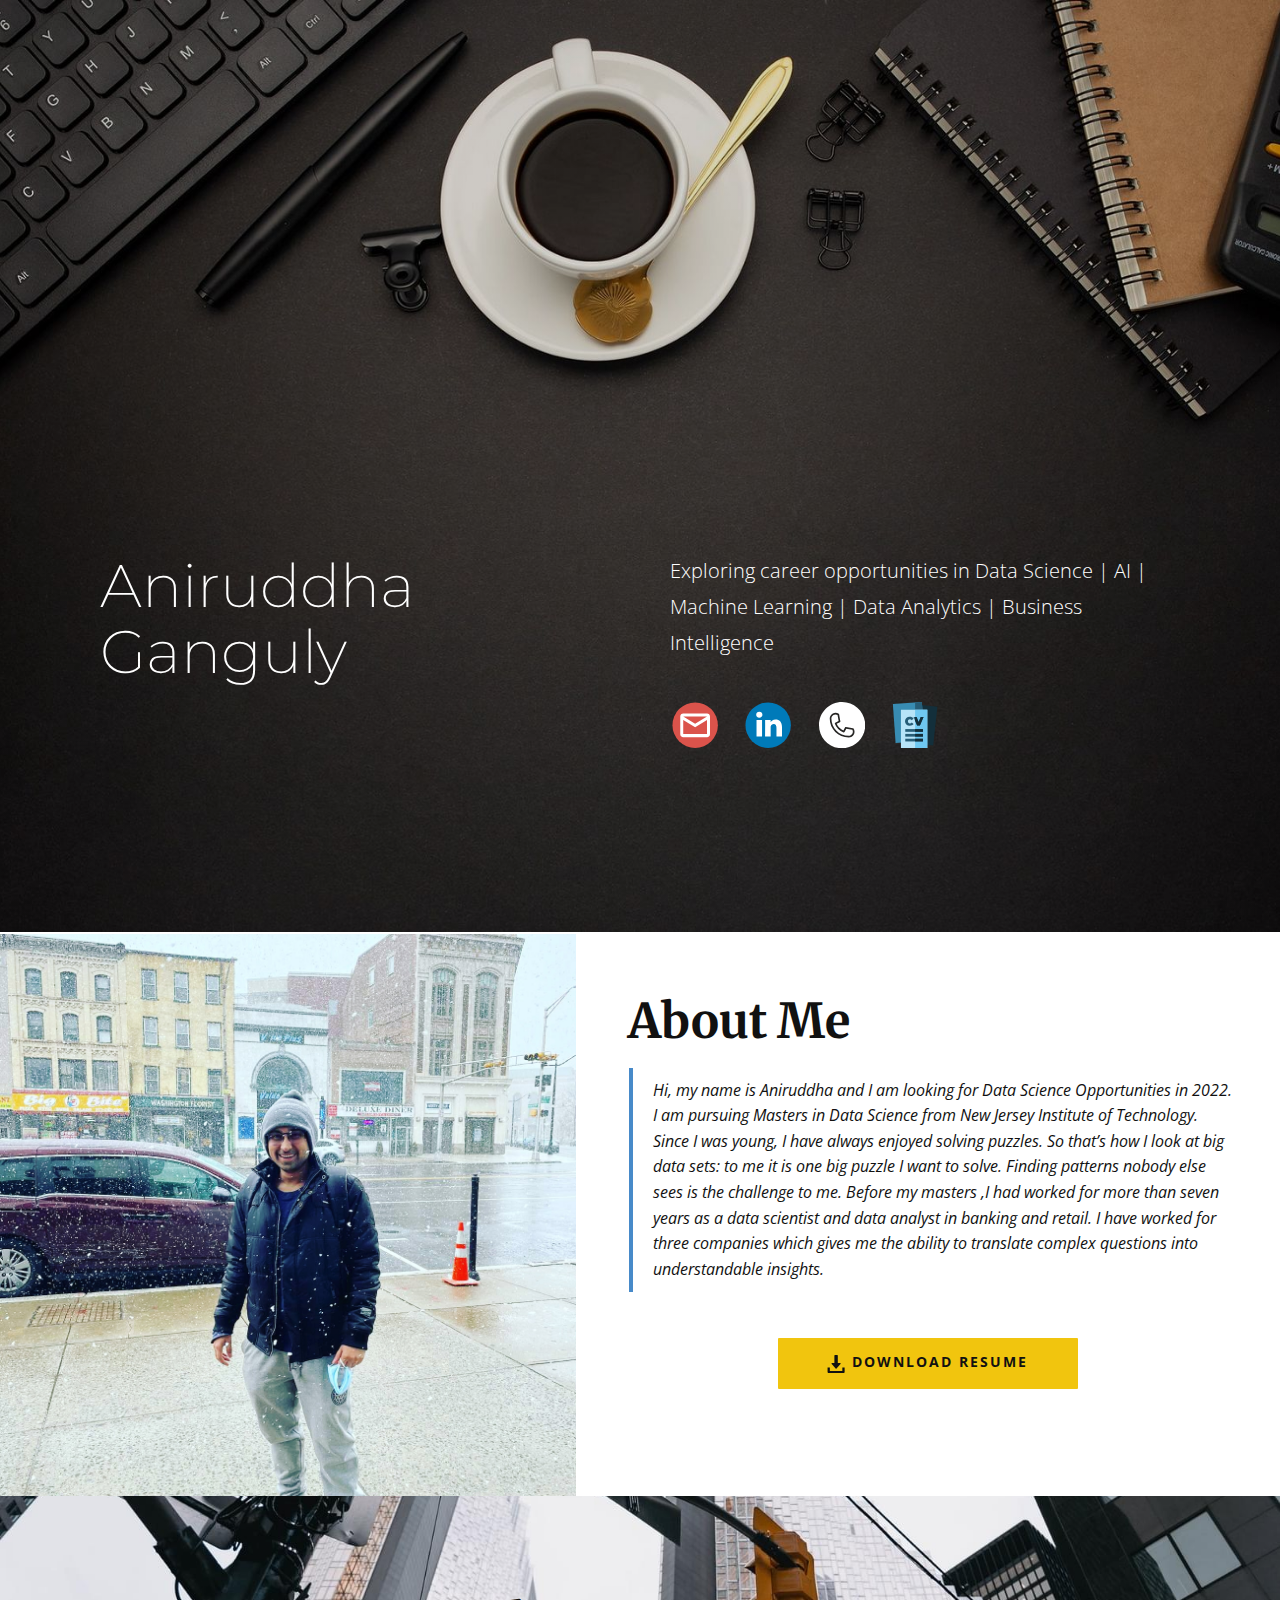
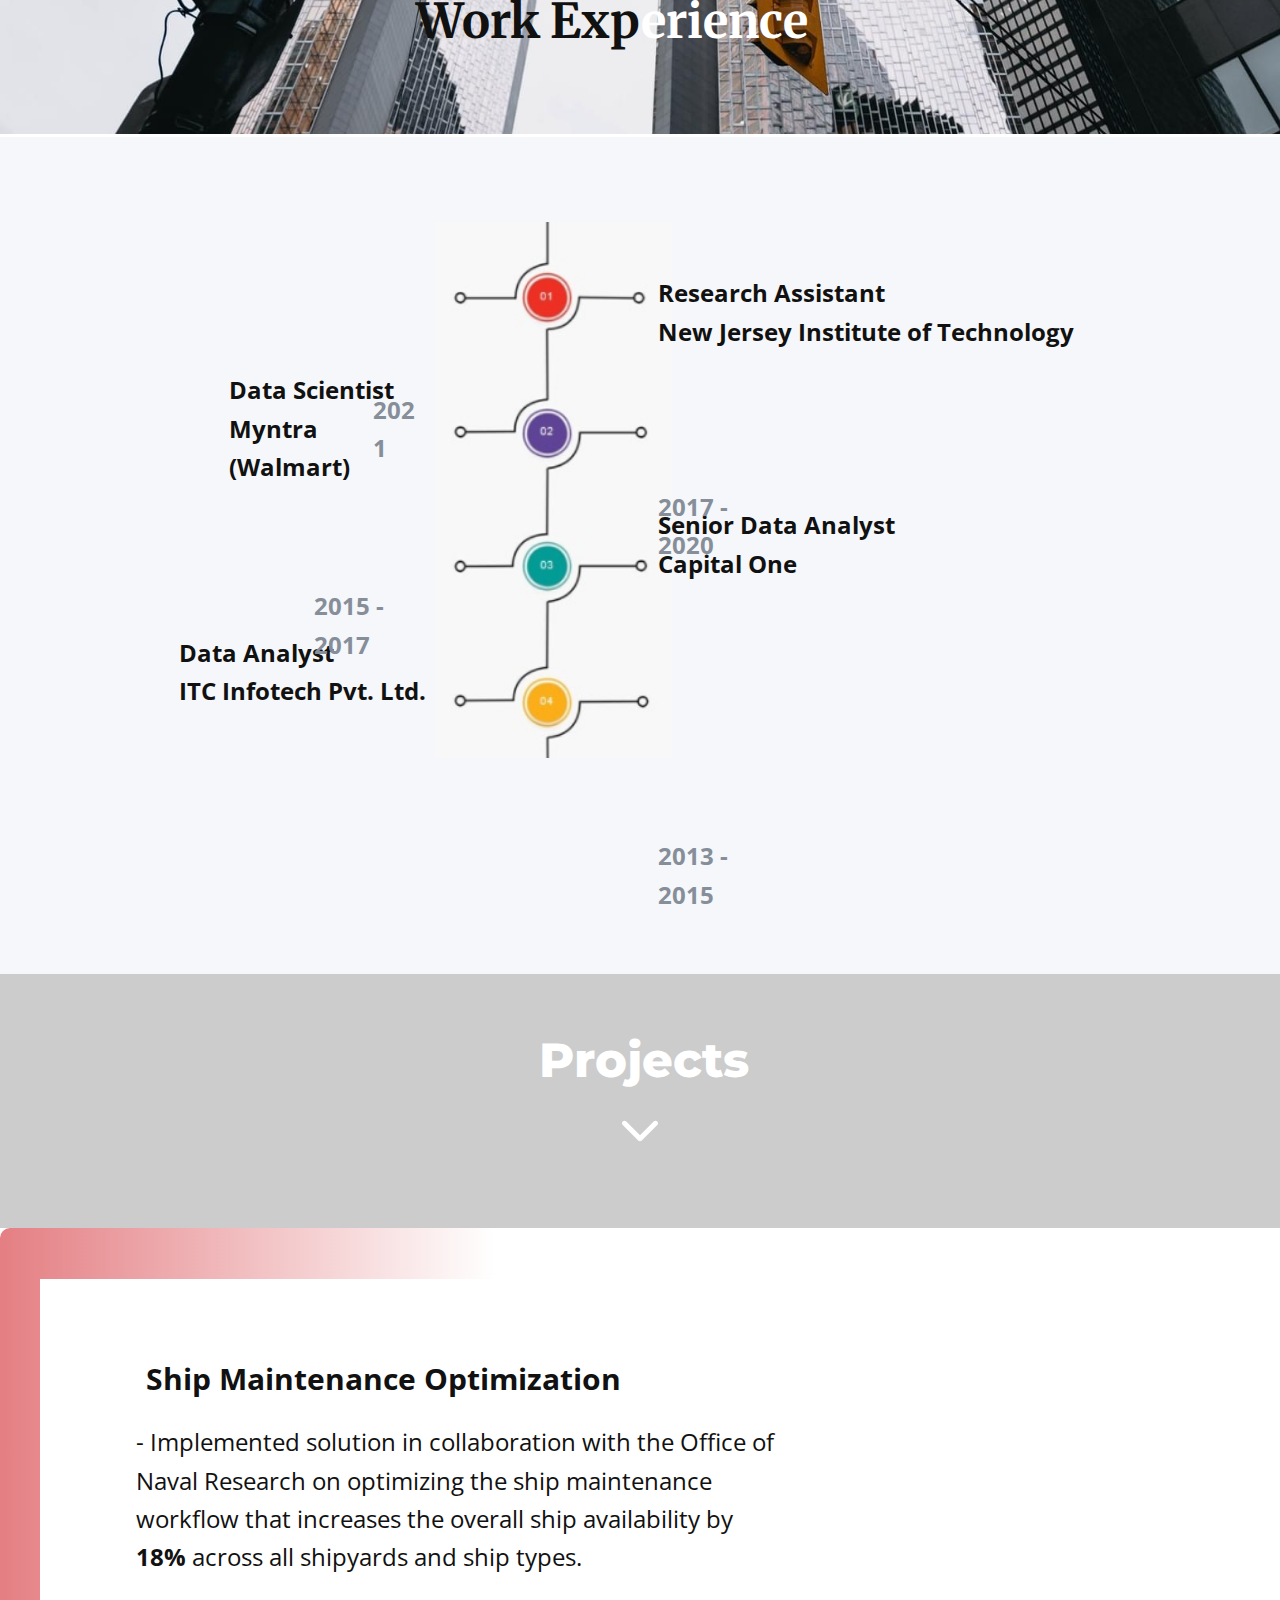
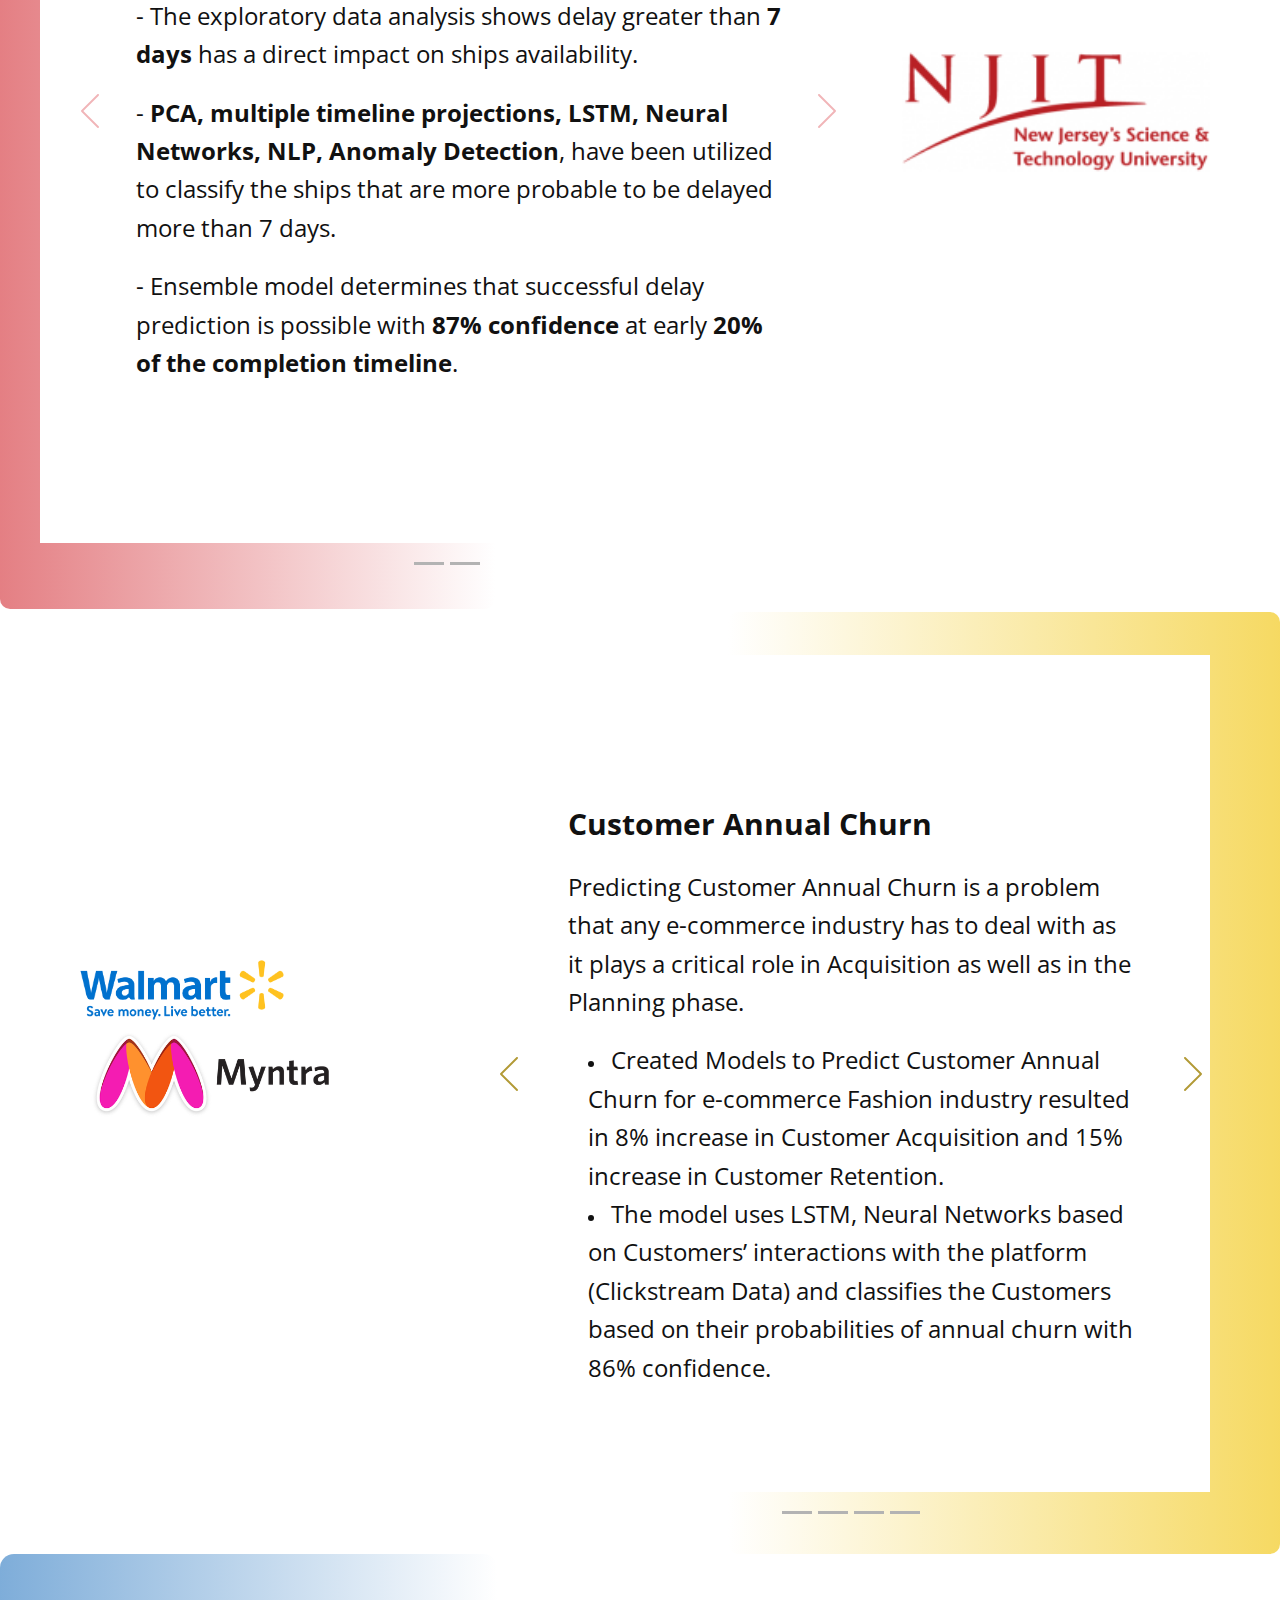
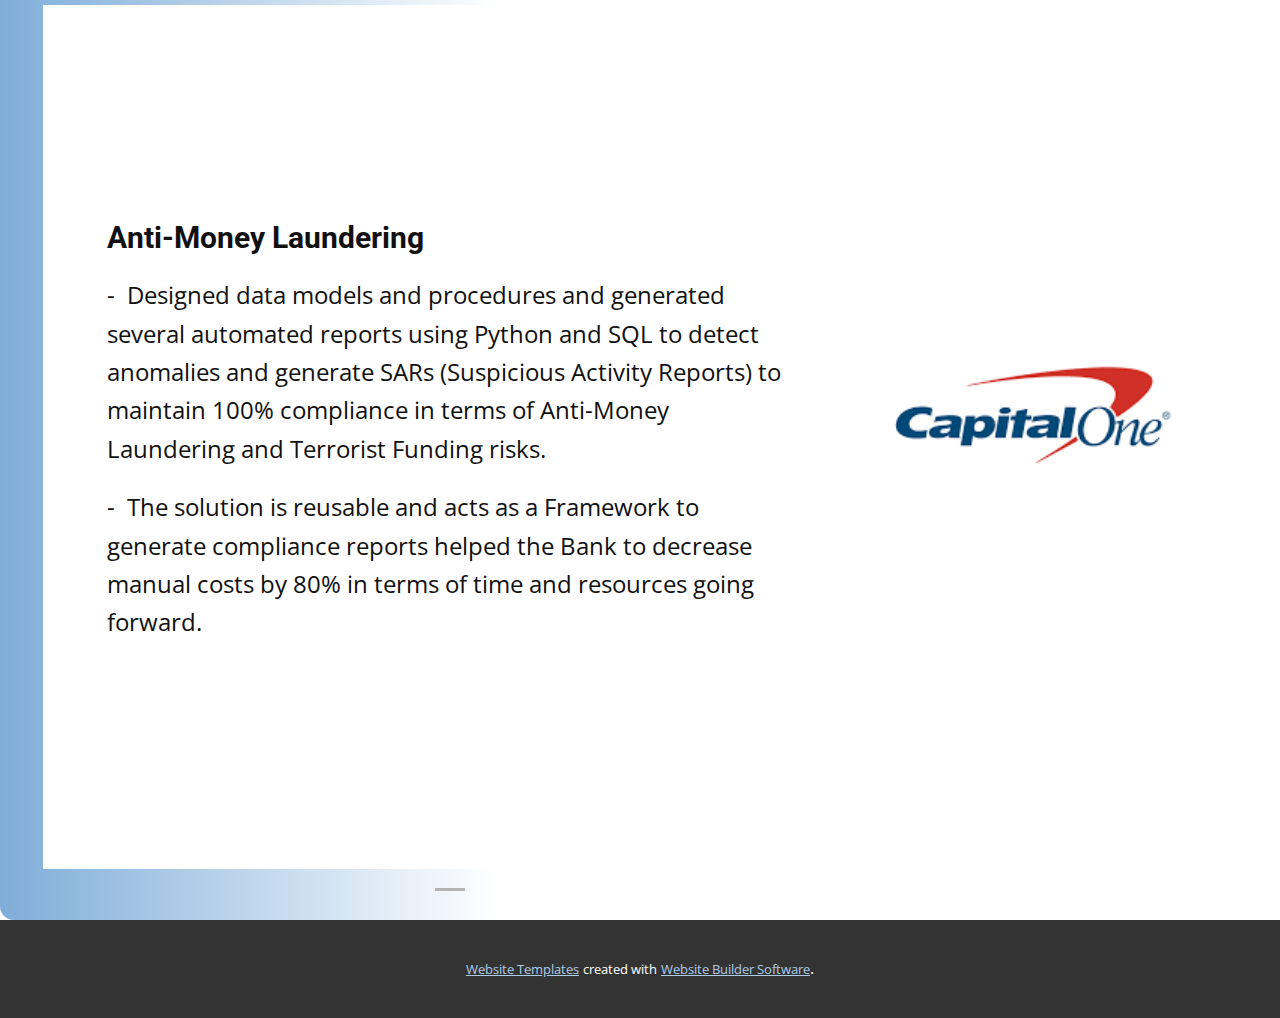
==== commit a611fc66: "Add files via upload" ====
--- a/Aniruddha-Ganguly.html
+++ b/Aniruddha-Ganguly.html
@@ -70,7 +70,7 @@
         </div>
       </div>
     </section>
-    <section class="u-clearfix u-section-2" id="carousel_8d1f">
+    <section class="u-clearfix u-valign-middle u-section-2" id="carousel_8d1f">
       <div class="u-clearfix u-expanded-width u-layout-wrap u-layout-wrap-1">
         <div class="u-layout">
           <div class="u-layout-row">
@@ -328,7 +328,7 @@
       <img class="u-image u-image-1" src="images/walmart_logo1.png" data-image-width="1446" data-image-height="563">
       <img class="u-image u-image-default u-image-2" src="images/Myntra_logo.png" alt="" data-image-width="519" data-image-height="192">
     </section>
-    <section class="u-clearfix u-hidden-md u-hidden-sm u-hidden-xs u-valign-middle-xl u-section-7" id="sec-1624">
+    <section class="u-clearfix u-hidden-md u-hidden-sm u-hidden-xs u-section-7" id="sec-1624">
       <div class="u-align-left u-expanded-height u-gradient u-left-0 u-opacity u-opacity-70 u-radius-14 u-shape u-shape-round u-shape-1"></div>
       <div id="carousel-abbf" data-interval="5000" data-u-ride="carousel" class="u-carousel u-slider u-slider-1">
         <ol class="u-absolute-hcenter u-carousel-indicators u-carousel-indicators-1">
--- a/Aniruddha-Ganguly.css
+++ b/Aniruddha-Ganguly.css
@@ -180,11 +180,11 @@
     min-height: 100px;
   }
 } .u-section-2 {
-  min-height: 859px;
+  min-height: 803px;
 }
 
 .u-section-2 .u-layout-wrap-1 {
-  margin-top: 1px;
+  margin-top: 2px;
   margin-bottom: 0;
 }
 
@@ -231,7 +231,7 @@
 }
 
 .u-section-2 .u-image-2 {
-  height: 295px;
+  height: 238px;
   margin-bottom: 0;
   margin-top: 0;
 }
@@ -240,12 +240,12 @@
   font-size: 3rem;
   font-weight: 700;
   width: 449px;
-  margin: -176px auto 120px;
+  margin: -141px auto 86px;
 }
 
 @media (max-width: 1199px) {
    .u-section-2 {
-    min-height: 760px;
+    min-height: 704px;
   }
 
   .u-section-2 .u-image-1 {
@@ -277,7 +277,7 @@
 
 @media (max-width: 991px) {
    .u-section-2 {
-    min-height: 652px;
+    min-height: 596px;
   }
 
   .u-section-2 .u-image-1 {
@@ -314,6 +314,10 @@
   .u-section-2 .u-container-layout-2 {
     padding-right: 10px;
     padding-left: 10px;
+  }
+
+  .u-section-2 .u-text-3 {
+    margin-bottom: 60px;
   }
 }
 
@@ -728,7 +732,7 @@
 }
 
 .u-section-5 .u-shape-1 {
-  width: calc(((100% - 1140px) / 2) + 92px);
+  width: calc(((100% - 1140px) / 2) + 425px);
   background-image: linear-gradient(to right, #db545a, white);
   left: 0;
   right: auto;
@@ -738,7 +742,7 @@
   width: 813px;
   min-height: 864px;
   height: auto;
-  margin: 55px auto 0 calc(((100% - 1140px) / 2) + -47px);
+  margin: 51px auto 0 calc(((100% - 1140px) / 2) + -30px);
 }
 
 .u-section-5 .u-carousel-indicators-1 {
@@ -795,7 +799,7 @@
 .u-section-5 .u-image-1 {
   width: 308px;
   height: 307px;
-  margin: -589px calc(((100% - 1140px) / 2)) 60px auto;
+  margin: -585px calc(((100% - 1140px) / 2)) 60px auto;
 }
 
 @media (max-width: 1199px) {
@@ -804,14 +808,14 @@
   }
 
   .u-section-5 .u-shape-1 {
-    width: calc(((100% - 940px) / 2) + 92px);
+    width: calc(((100% - 940px) / 2) + 425px);
   }
 
   .u-section-5 .u-slider-1 {
     width: 671px;
     min-height: 849px;
     margin-top: 34px;
-    margin-left: calc(((100% - 940px) / 2) + -37px);
+    margin-left: calc(((100% - 940px) / 2));
   }
 
   .u-section-5 .u-container-layout-1 {
@@ -854,7 +858,7 @@
 
 @media (max-width: 991px) {
   .u-section-5 .u-shape-1 {
-    width: calc(((100% - 720px) / 2) + 92px);
+    width: calc(((100% - 720px) / 2) + 425px);
   }
 
   .u-section-5 .u-slider-1 {
@@ -889,7 +893,7 @@
 
 @media (max-width: 767px) {
   .u-section-5 .u-shape-1 {
-    width: calc(((100% - 540px) / 2) + 92px);
+    width: calc(((100% - 540px) / 2) + 425px);
   }
 
   .u-section-5 .u-slider-1 {
@@ -918,7 +922,7 @@
   }
 
   .u-section-5 .u-shape-1 {
-    width: calc(((100% - 340px) / 2) + 92px);
+    width: calc(((100% - 340px) / 2) + 340px);
   }
 
   .u-section-5 .u-slider-1 {
@@ -967,7 +971,7 @@
 }
 
 .u-section-6 .u-shape-1 {
-  width: 206px;
+  width: 552px;
   background-image: linear-gradient(to right, white, #f1c50e);
   height: 942px;
   margin: 3px 0 0 auto;
@@ -1143,6 +1147,10 @@
 }
 
 @media (max-width: 767px) {
+  .u-section-6 .u-shape-1 {
+    width: 540px;
+  }
+
   .u-section-6 .u-slider-1 {
     width: 540px;
     margin-right: calc(((100% - 540px) / 2));
@@ -1181,6 +1189,10 @@
     min-height: 1311px;
   }
 
+  .u-section-6 .u-shape-1 {
+    width: 340px;
+  }
+
   .u-section-6 .u-slider-1 {
     width: 340px;
     margin-right: calc(((100% - 340px) / 2));
@@ -1206,7 +1218,7 @@
 }
 
 .u-section-7 .u-shape-1 {
-  width: calc(((100% - 1140px) / 2) + 141px);
+  width: calc(((100% - 1140px) / 2) + 427px);
   background-image: linear-gradient(to right, #478ac9, white);
   left: 0;
   right: auto;
@@ -1262,7 +1274,7 @@
   }
 
   .u-section-7 .u-shape-1 {
-    width: calc(((100% - 940px) / 2) + 141px);
+    width: calc(((100% - 940px) / 2) + 427px);
   }
 
   .u-section-7 .u-slider-1 {
@@ -1296,7 +1308,7 @@
 
 @media (max-width: 991px) {
   .u-section-7 .u-shape-1 {
-    width: calc(((100% - 720px) / 2) + 141px);
+    width: calc(((100% - 720px) / 2) + 427px);
   }
 
   .u-section-7 .u-slider-1 {
@@ -1311,7 +1323,7 @@
 
 @media (max-width: 767px) {
   .u-section-7 .u-shape-1 {
-    width: calc(((100% - 540px) / 2) + 141px);
+    width: calc(((100% - 540px) / 2) + 427px);
   }
 
   .u-section-7 .u-slider-1 {
@@ -1337,7 +1349,7 @@
   }
 
   .u-section-7 .u-shape-1 {
-    width: calc(((100% - 340px) / 2) + 141px);
+    width: calc(((100% - 340px) / 2) + 340px);
   }
 
   .u-section-7 .u-slider-1 {
